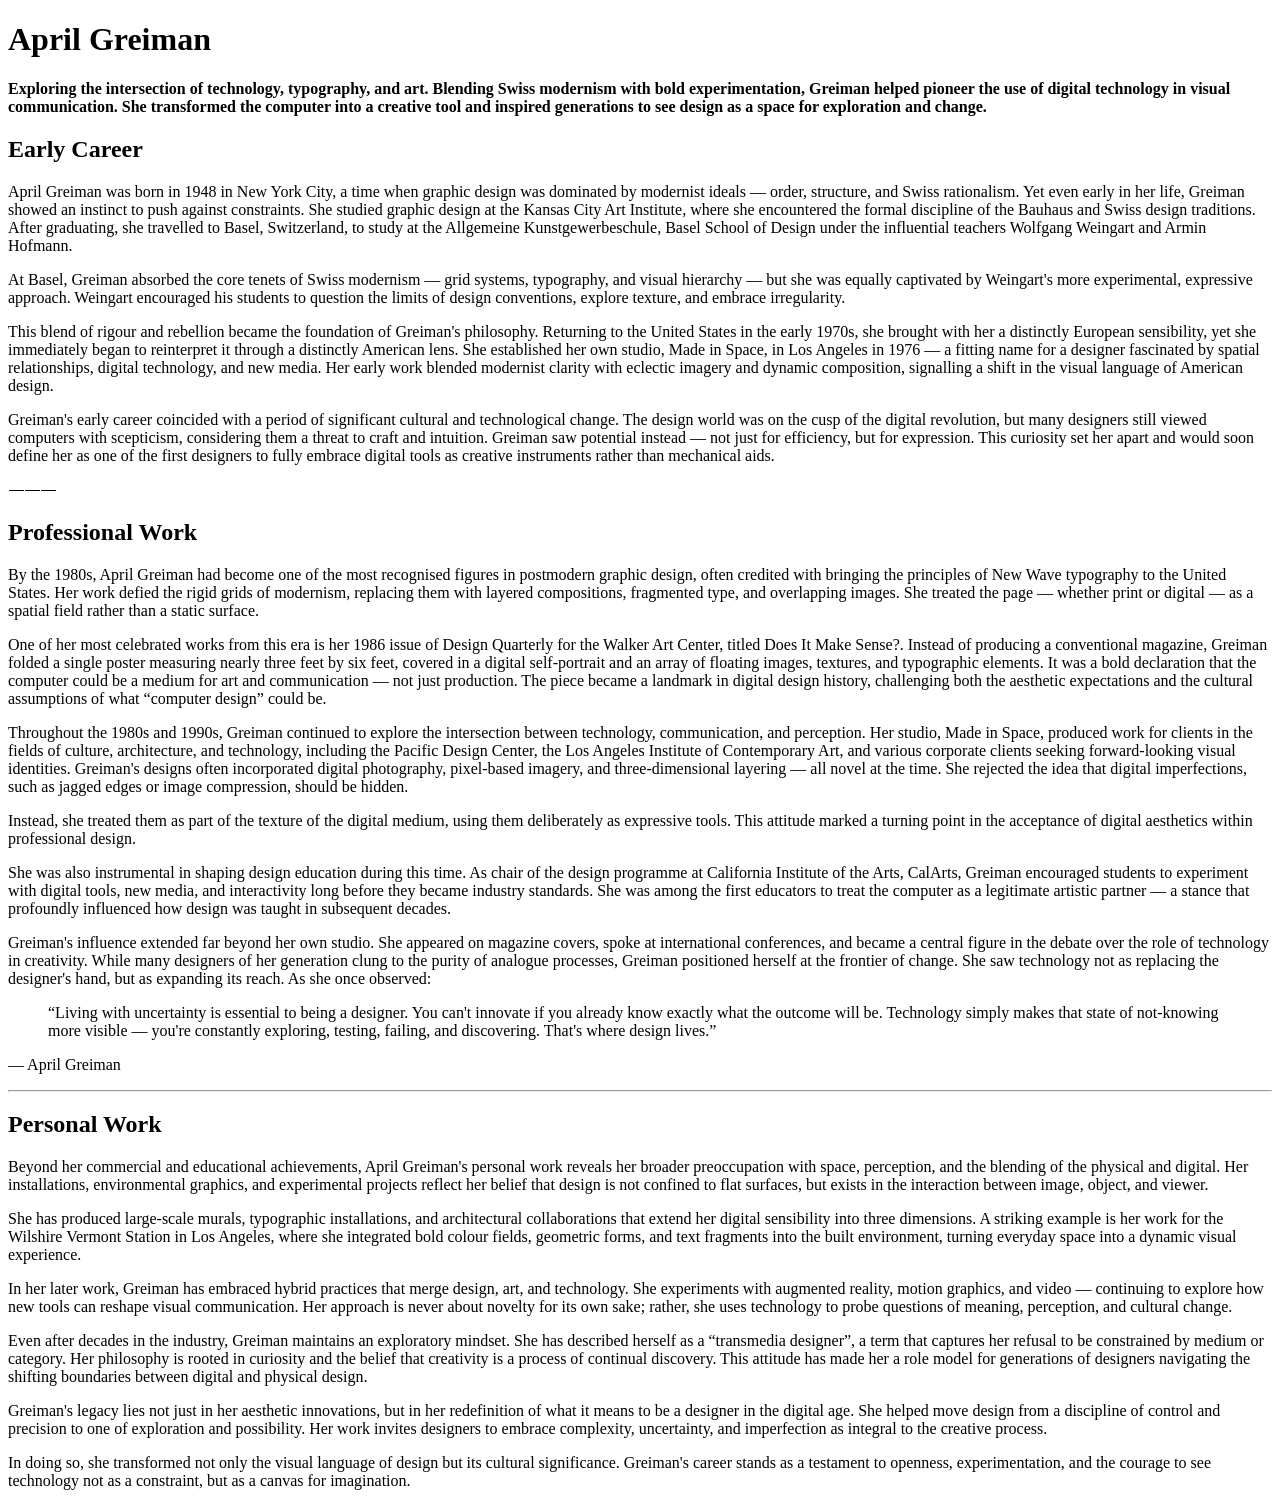
==== index.html @ 771e75de "Create index.html" ====
<!DOCTYPE html>
<html lang="en">
<head>
<meta charset="UTF-8">
<title>Women in Design</title>
</head>

<body>

<h1>April Greiman</h1>

    <p><strong>Exploring the intersection of technology, typography, and art.
    Blending Swiss modernism with bold experimentation, Greiman helped
    pioneer the use of digital technology in visual communication. She
    transformed the computer into a creative tool and inspired generations to
    see design as a space for exploration and change.</strong></p>

<h2>Early Career</h2>

    <p>April Greiman was born in 1948 in New York City, a time when graphic design was
    dominated by modernist ideals — order, structure, and Swiss rationalism. Yet even
    early in her life, Greiman showed an instinct to push against constraints. She studied
    graphic design at the Kansas City Art Institute, where she encountered the formal
    discipline of the Bauhaus and Swiss design traditions. After graduating, she travelled
    to Basel, Switzerland, to study at the Allgemeine Kunstgewerbeschule, Basel School
    of Design under the influential teachers Wolfgang Weingart and Armin Hofmann.</p>

    <p>At Basel, Greiman absorbed the core tenets of Swiss modernism — grid systems,
    typography, and visual hierarchy — but she was equally captivated by Weingart's
    more experimental, expressive approach. Weingart encouraged his students to
    question the limits of design conventions, explore texture, and embrace irregularity.</p>

    <p>This blend of rigour and rebellion became the foundation of Greiman's philosophy.
    Returning to the United States in the early 1970s, she brought with her a distinctly
    European sensibility, yet she immediately began to reinterpret it through a distinctly
    American lens. She established her own studio, Made in Space, in Los Angeles in
    1976 — a fitting name for a designer fascinated by spatial relationships, digital
    technology, and new media. Her early work blended modernist clarity with eclectic
    imagery and dynamic composition, signalling a shift in the visual language of
    American design.</p>

    <p>Greiman's early career coincided with a period of significant cultural and
    technological change. The design world was on the cusp of the digital revolution, but
    many designers still viewed computers with scepticism, considering them a threat to
    craft and intuition. Greiman saw potential instead — not just for efficiency, but for
    expression. This curiosity set her apart and would soon define her as one of the first
    designers to fully embrace digital tools as creative instruments rather than
    mechanical aids.</p>

<p>⸻⸻⸻</p>

<h2>Professional Work</h2>

    <p>By the 1980s, April Greiman had become one of the most recognised figures in
    postmodern graphic design, often credited with bringing the principles of New Wave
    typography to the United States. Her work defied the rigid grids of modernism,
    replacing them with layered compositions, fragmented type, and overlapping images.
    She treated the page — whether print or digital — as a spatial field rather than a
    static surface.</p>

    <p>One of her most celebrated works from this era is her 1986 issue of Design
    Quarterly for the Walker Art Center, titled Does It Make Sense?. Instead of
    producing a conventional magazine, Greiman folded a single poster measuring
    nearly three feet by six feet, covered in a digital self-portrait and an array of floating
    images, textures, and typographic elements. It was a bold declaration that the
    computer could be a medium for art and communication — not just production. The
    piece became a landmark in digital design history, challenging both the aesthetic
    expectations and the cultural assumptions of what “computer design” could be.</p>

    <p>Throughout the 1980s and 1990s, Greiman continued to explore the intersection
    between technology, communication, and perception. Her studio, Made in Space,
    produced work for clients in the fields of culture, architecture, and technology,
    including the Pacific Design Center, the Los Angeles Institute of Contemporary Art,
    and various corporate clients seeking forward-looking visual identities.
    Greiman's designs often incorporated digital photography, pixel-based imagery, and
    three-dimensional layering — all novel at the time. She rejected the idea that digital
    imperfections, such as jagged edges or image compression, should be hidden.</p>

    <p>Instead, she treated them as part of the texture of the digital medium, using them
    deliberately as expressive tools. This attitude marked a turning point in the
    acceptance of digital aesthetics within professional design.</p>

    <p>She was also instrumental in shaping design education during this time. As chair of
    the design programme at California Institute of the Arts, CalArts, Greiman
    encouraged students to experiment with digital tools, new media, and interactivity
    long before they became industry standards. She was among the first educators to
    treat the computer as a legitimate artistic partner — a stance that profoundly
    influenced how design was taught in subsequent decades.</p>

    <p>Greiman's influence extended far beyond her own studio. She appeared on
    magazine covers, spoke at international conferences, and became a central figure in
    the debate over the role of technology in creativity. While many designers of her
    generation clung to the purity of analogue processes, Greiman positioned herself at
    the frontier of change. She saw technology not as replacing the designer's hand, but
    as expanding its reach. As she once observed:</p>

        <blockquote>
        <p>“Living with uncertainty is essential to being a designer. You can't
        innovate if you already know exactly what the outcome will be.
        Technology simply makes that state of not-knowing more visible —
        you're constantly exploring, testing, failing, and discovering. That's
        where design lives.”</p>
        </blockquote>

    <p>— April Greiman</p>
<hr>

<h2>Personal Work</h2>

    <p>Beyond her commercial and educational achievements, April Greiman's personal
    work reveals her broader preoccupation with space, perception, and the blending of
    the physical and digital. Her installations, environmental graphics, and experimental
    projects reflect her belief that design is not confined to flat surfaces, but exists in the
    interaction between image, object, and viewer.</p>

    <p>She has produced large-scale murals, typographic installations, and architectural
    collaborations that extend her digital sensibility into three dimensions. A striking 
    example is her work for the Wilshire Vermont Station in Los Angeles, where she
    integrated bold colour fields, geometric forms, and text fragments into the built
    environment, turning everyday space into a dynamic visual experience.</p>

    <p>In her later work, Greiman has embraced hybrid practices that merge design, art, and
    technology. She experiments with augmented reality, motion graphics, and video —
    continuing to explore how new tools can reshape visual communication. Her
    approach is never about novelty for its own sake; rather, she uses technology to
    probe questions of meaning, perception, and cultural change.</p>

    <p>Even after decades in the industry, Greiman maintains an exploratory mindset. She
    has described herself as a “transmedia designer”, a term that captures her refusal to
    be constrained by medium or category. Her philosophy is rooted in curiosity and the
    belief that creativity is a process of continual discovery. This attitude has made her a
    role model for generations of designers navigating the shifting boundaries between
    digital and physical design.</p>

    <p>Greiman's legacy lies not just in her aesthetic innovations, but in her redefinition of
    what it means to be a designer in the digital age. She helped move design from a
    discipline of control and precision to one of exploration and possibility. Her work
    invites designers to embrace complexity, uncertainty, and imperfection as integral to
    the creative process.</p>

    <p>In doing so, she transformed not only the visual language of design but its cultural
    significance. Greiman's career stands as a testament to openness, experimentation,
    and the courage to see technology not as a constraint, but as a canvas for
    imagination.</p>


</body>
</html>
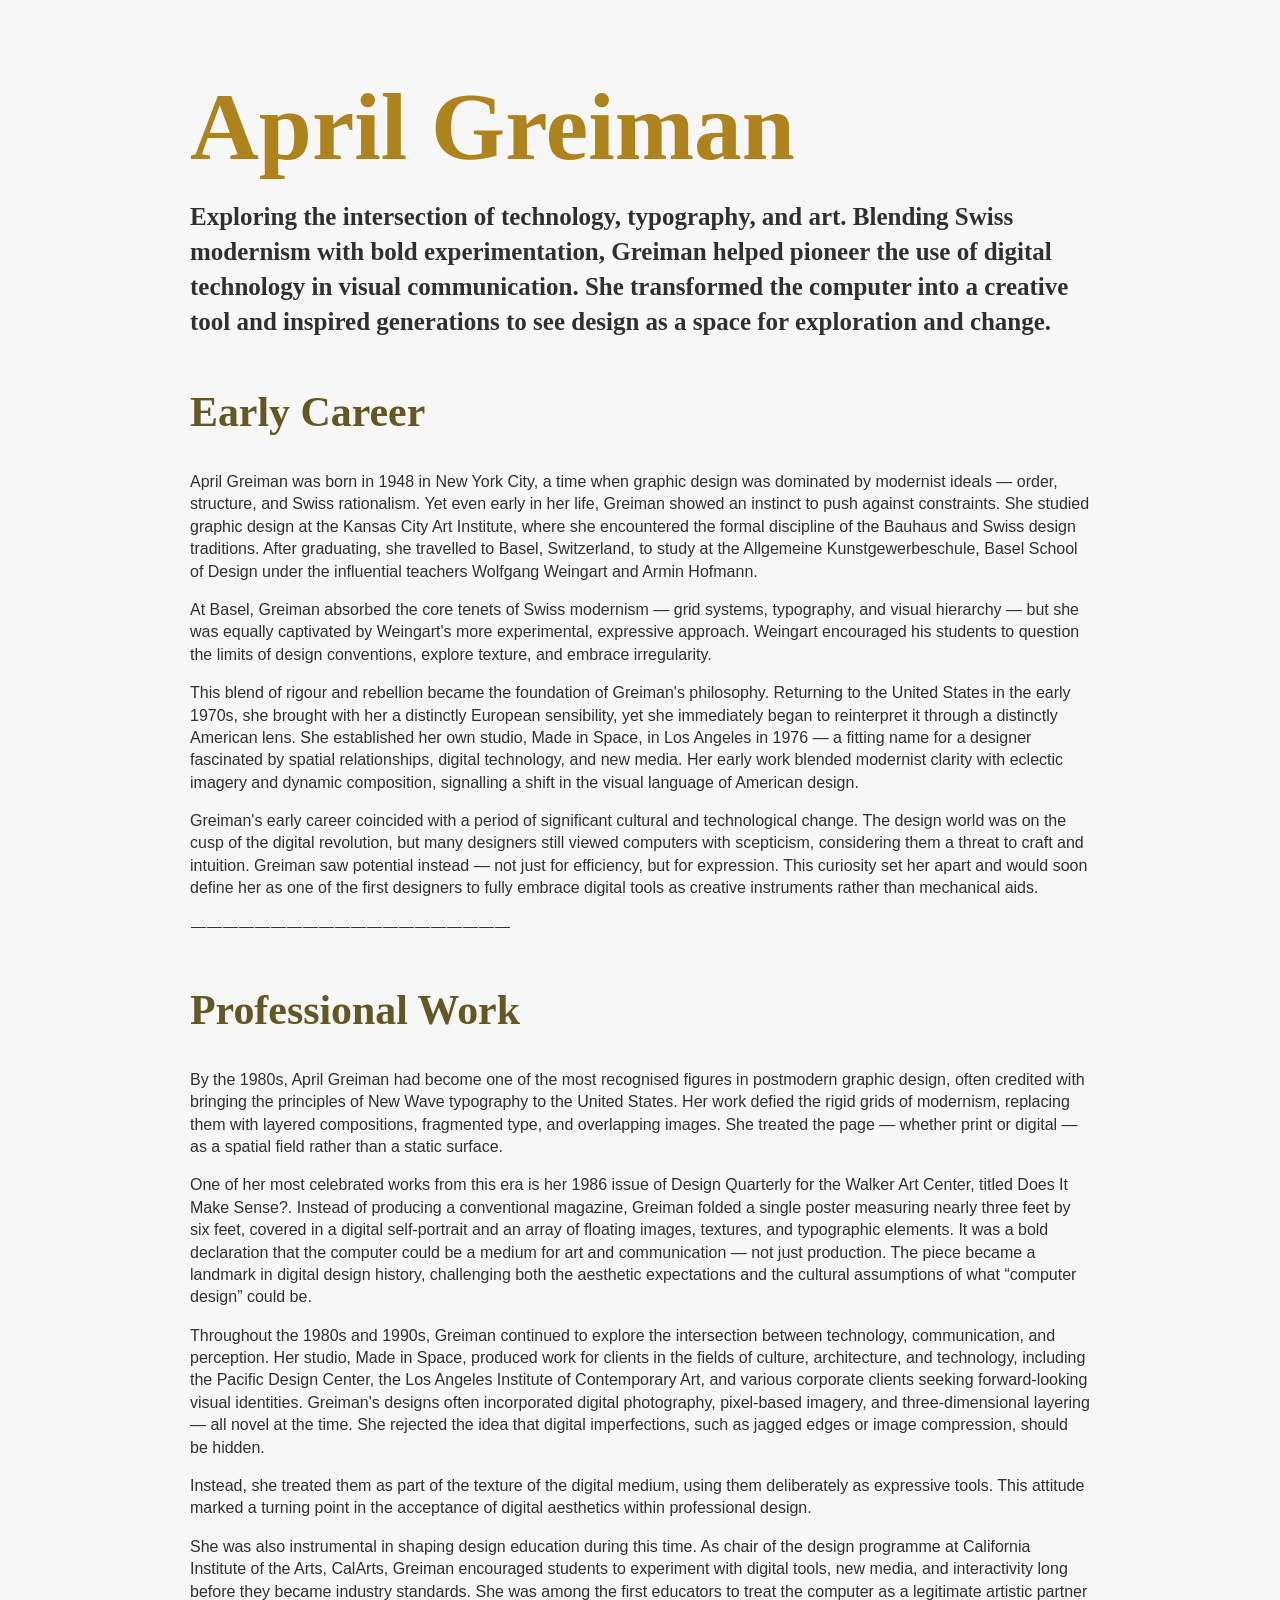
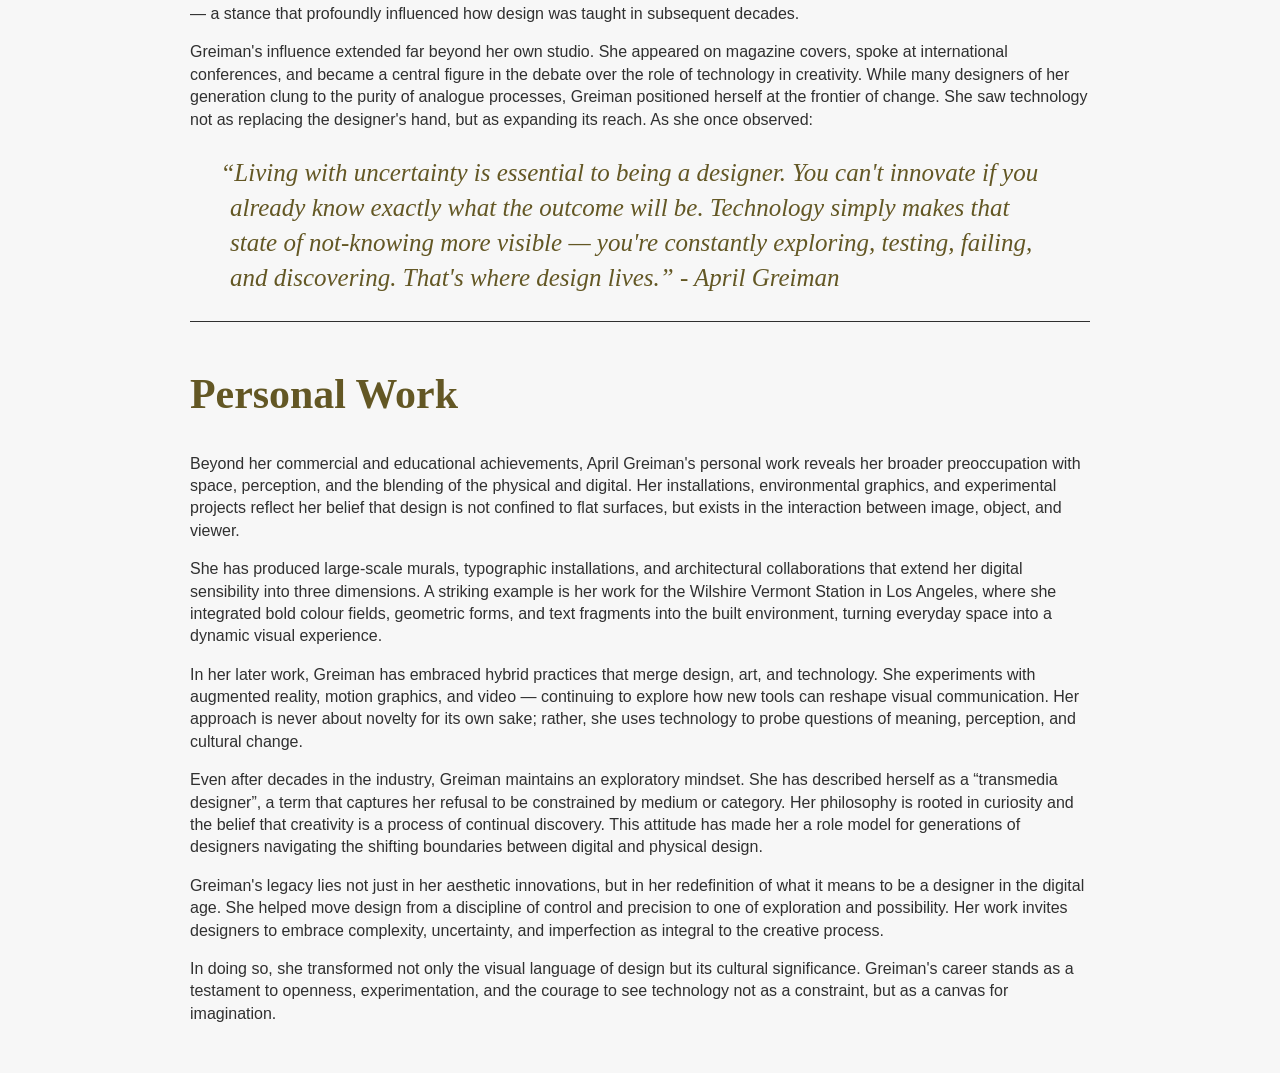
==== commit 1176b24e: "Style 2" ====
--- a/index.html
+++ b/index.html
@@ -3,10 +3,20 @@
 <head>
 <meta charset="UTF-8">
 <title>Women in Design</title>
+    <!-- The line below links our CSS file to this HTML page -->
+     <link href="css/reset.css" type="text/css" rel="stylesheet"/>
+     <link href="css/style.css" type="text/css" rel="stylesheet"/>
+
+    <!-- The line below links Google Fonts to this content -->
+     <link rel="preconnect" href="https://fonts.googleapis.com">
+     <link rel="preconnect" href="https://fonts.gstatic.com" crossorigin>
+     <link href="https://fonts.googleapis.com/css2?family=Libre+Baskerville:ital,wght@0,400..700;1,400..700&family=Libre+Franklin:ital,wght@0,100..900;1,100..900&display=swap" rel="stylesheet">
+
 </head>
 
 <body>
 
+<header>
 <h1>April Greiman</h1>
 
     <p><strong>Exploring the intersection of technology, typography, and art.
@@ -14,7 +24,9 @@
     pioneer the use of digital technology in visual communication. She
     transformed the computer into a creative tool and inspired generations to
     see design as a space for exploration and change.</strong></p>
+</header>
 
+<section>
 <h2>Early Career</h2>
 
     <p>April Greiman was born in 1948 in New York City, a time when graphic design was
@@ -47,8 +59,10 @@
     designers to fully embrace digital tools as creative instruments rather than
     mechanical aids.</p>
 
-<p>⸻⸻⸻</p>
+<p>⸻⸻⸻⸻⸻⸻⸻⸻⸻⸻⸻⸻⸻⸻⸻⸻⸻⸻⸻⸻</p>
+</section>
 
+<section>
 <h2>Professional Work</h2>
 
     <p>By the 1980s, April Greiman had become one of the most recognised figures in
@@ -99,12 +113,13 @@
         innovate if you already know exactly what the outcome will be.
         Technology simply makes that state of not-knowing more visible —
         you're constantly exploring, testing, failing, and discovering. That's
-        where design lives.”</p>
+        where design lives.” - April Greiman</p>
         </blockquote>
 
-    <p>— April Greiman</p>
 <hr>
+</section>
 
+<section>
 <h2>Personal Work</h2>
 
     <p>Beyond her commercial and educational achievements, April Greiman's personal
@@ -142,7 +157,7 @@
     significance. Greiman's career stands as a testament to openness, experimentation,
     and the courage to see technology not as a constraint, but as a canvas for
     imagination.</p>
-
+</section>
 
 </body>
 </html>
--- a/css/style.css
+++ b/css/style.css
@@ -0,0 +1,55 @@
+body {
+    background: #f7f7f7;
+    color: #303030;
+    font-family: "Merriweather Sans", sans-serif;
+}
+
+section, header {
+    width: 80%;
+    max-width: 900px;
+    margin: auto;
+}
+
+section, header {
+    margin-bottom: 3rem;
+}
+
+header h1, h2, blockquote {
+    font-family: "Merriweather", serif;
+    color: #635724;
+}
+
+header h1 {
+    font-size: 5.96rem;
+    line-height: 1;
+    color: #AE821C;
+    margin: 5rem 0 1rem 0;
+}
+
+h2 {
+    font-size: 2.618rem;
+}
+
+p{
+    line-height: 1.4;
+}
+
+header h2 {
+    color: #303030;
+    font-family: "Merriweather Sans", sans-serif;
+    font-weight: 500;
+    font-style: oblique;
+    margin-bottom: 4rem;
+}
+
+header p {
+    font-size: 1.562rem;
+    font-family: "Merriweather", serif;
+}
+
+blockquote {
+    font-style: italic;
+    font-size: 1.562rem;
+    hanging-punctuation: first;
+    text-indent: -0.6rem;
+}
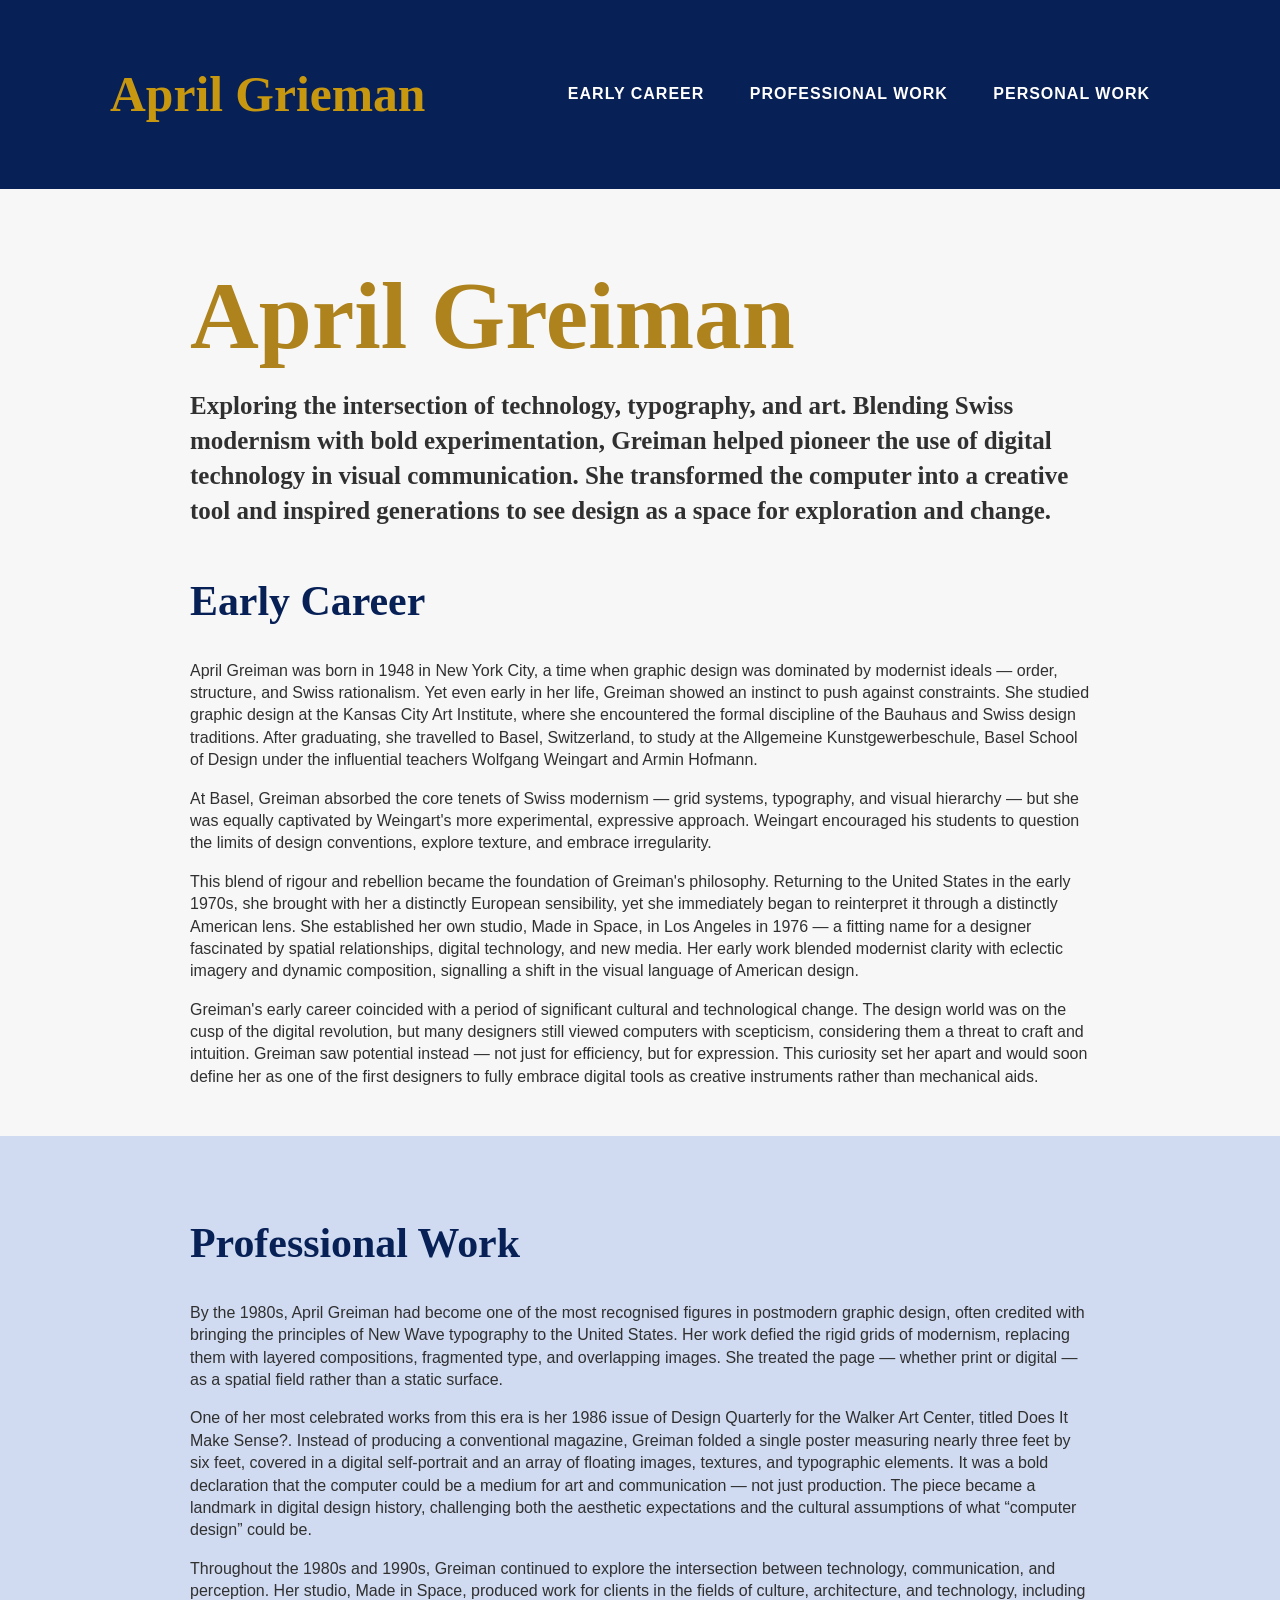
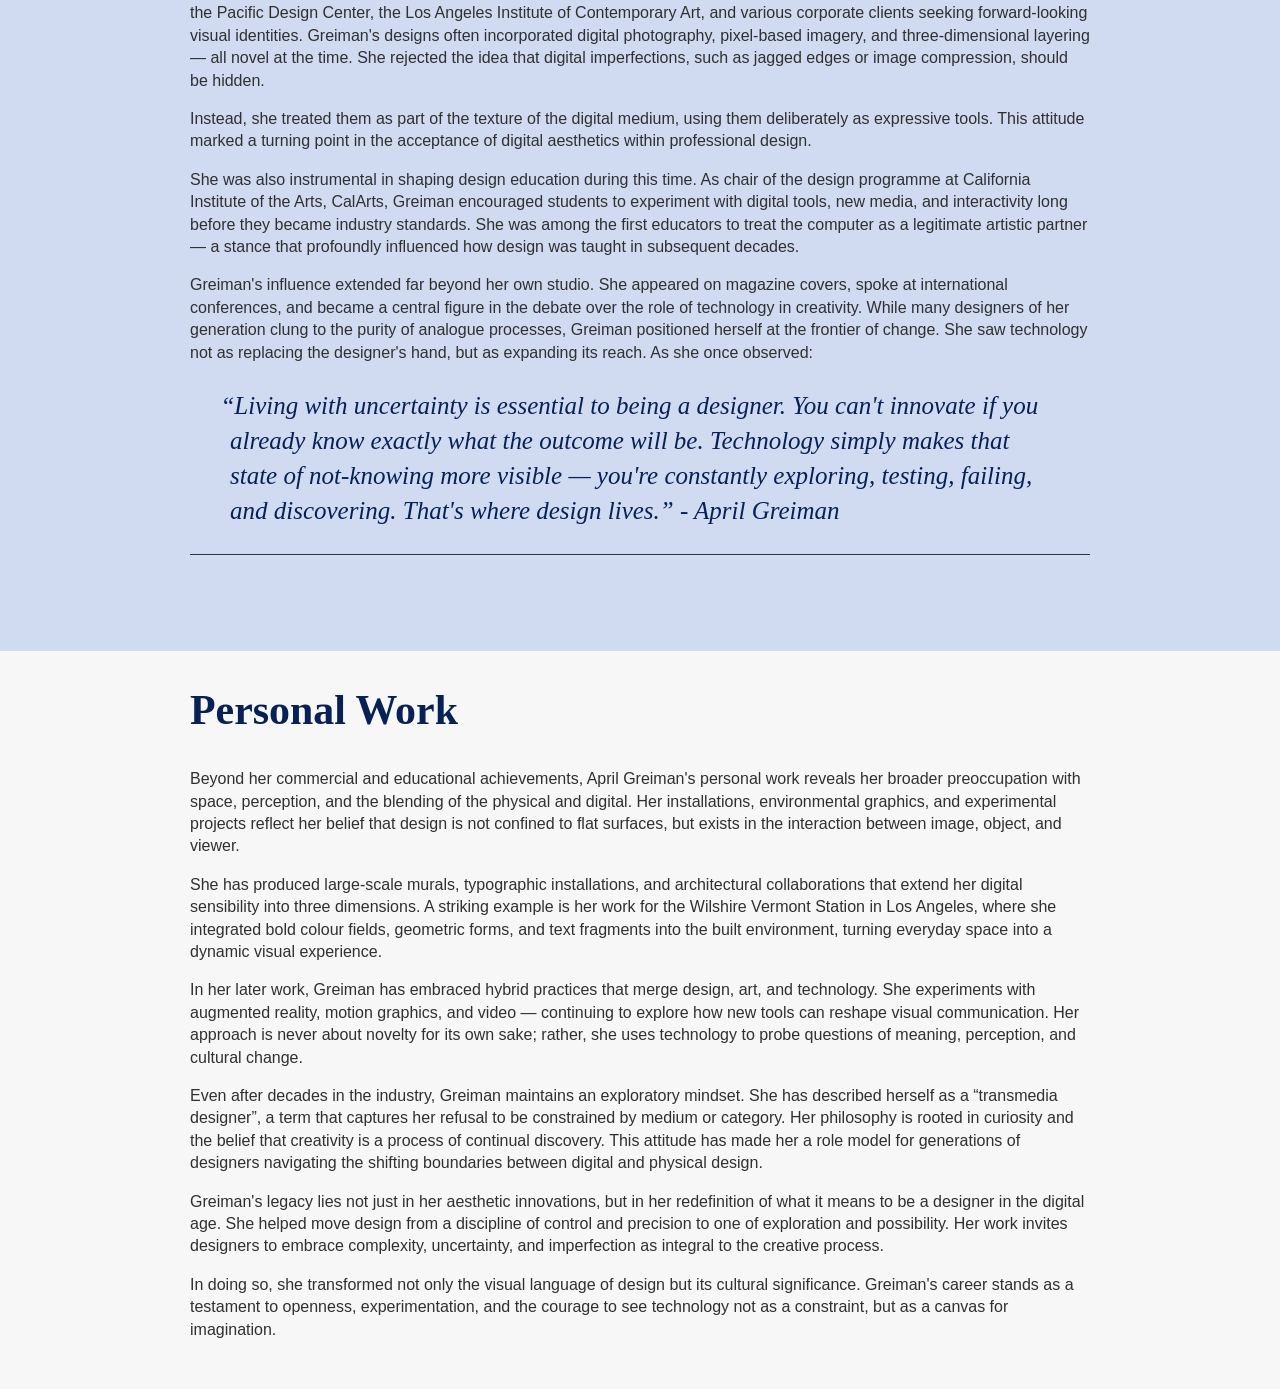
==== commit 89a03a34: "Added nav and divisions" ====
--- a/index.html
+++ b/index.html
@@ -15,6 +15,20 @@
 </head>
 
 <body>
+    
+    <div class="responsivenav">
+    <div id="logo">
+        <p>April Grieman</p>
+    </div>
+    
+    <nav>
+        <ul>
+            <li><a href="#earlycareer">Early Career</a></li>
+            <li><a href="#prowork">Professional Work</a></li>
+            <li><a href="#personal">Personal Work</a></li>
+        </ul>
+    </nav>
+    </div>
 
 <header>
 <h1>April Greiman</h1>
@@ -27,7 +41,7 @@
 </header>
 
 <section>
-<h2>Early Career</h2>
+<h2 id="earlycareer">Early Career</h2>
 
     <p>April Greiman was born in 1948 in New York City, a time when graphic design was
     dominated by modernist ideals — order, structure, and Swiss rationalism. Yet even
@@ -59,11 +73,11 @@
     designers to fully embrace digital tools as creative instruments rather than
     mechanical aids.</p>
 
-<p>⸻⸻⸻⸻⸻⸻⸻⸻⸻⸻⸻⸻⸻⸻⸻⸻⸻⸻⸻⸻</p>
 </section>
 
+<div class="light">
 <section>
-<h2>Professional Work</h2>
+<h2 id="prowork">Professional Work</h2>
 
     <p>By the 1980s, April Greiman had become one of the most recognised figures in
     postmodern graphic design, often credited with bringing the principles of New Wave
@@ -118,9 +132,10 @@
 
 <hr>
 </section>
+</div>
 
 <section>
-<h2>Personal Work</h2>
+<h2 id="personal">Personal Work</h2>
 
     <p>Beyond her commercial and educational achievements, April Greiman's personal
     work reveals her broader preoccupation with space, perception, and the blending of
--- a/css/style.css
+++ b/css/style.css
@@ -16,7 +16,7 @@
 
 header h1, h2, blockquote {
     font-family: "Merriweather", serif;
-    color: #635724;
+    color: #072056;
 }
 
 header h1 {
@@ -53,3 +53,68 @@
     hanging-punctuation: first;
     text-indent: -0.6rem;
 }
+
+.light {
+    background: #d0dbf1;
+    padding: 3rem;
+}
+
+/*-- Styling links --*/
+a {
+    color: #AE821C;
+    text-decoration: none;
+    border-bottom: 2.5px dotted;
+    font-weight: 600;
+}
+
+a:hover {
+    color: rgb(0, 219, 190);
+    transition: all 0.3s ease-in-out;
+}
+
+/*-- Navigation --*/
+.responsivenav {
+    background: #072056;
+    padding: 10px;
+    display: flex;
+    justify-content: space-between;
+    align-items: center;
+}
+
+#logo {
+    font-size: 3.1rem;
+    color: #C89710;
+    font-family: 'Merriweather', serif;
+    font-weight: 600;
+    padding-left: 100px;
+}
+
+nav {
+    display: flex;
+    margin: 1.5rem 0;
+}
+
+nav ul {
+    text-align: right;
+    text-transform: uppercase;
+    letter-spacing: 1px;
+    list-style-type: none;
+    padding-right: 100px;
+}
+
+nav ul li {
+    display: inline;
+    margin: 10px;
+}
+
+nav a {
+    border-bottom: none;
+    color: #ffffff;
+    padding: 10px;
+}
+
+nav a:hover {
+    color: #f0b261;
+    transition: all 0.3s ease-in-out;
+}
+
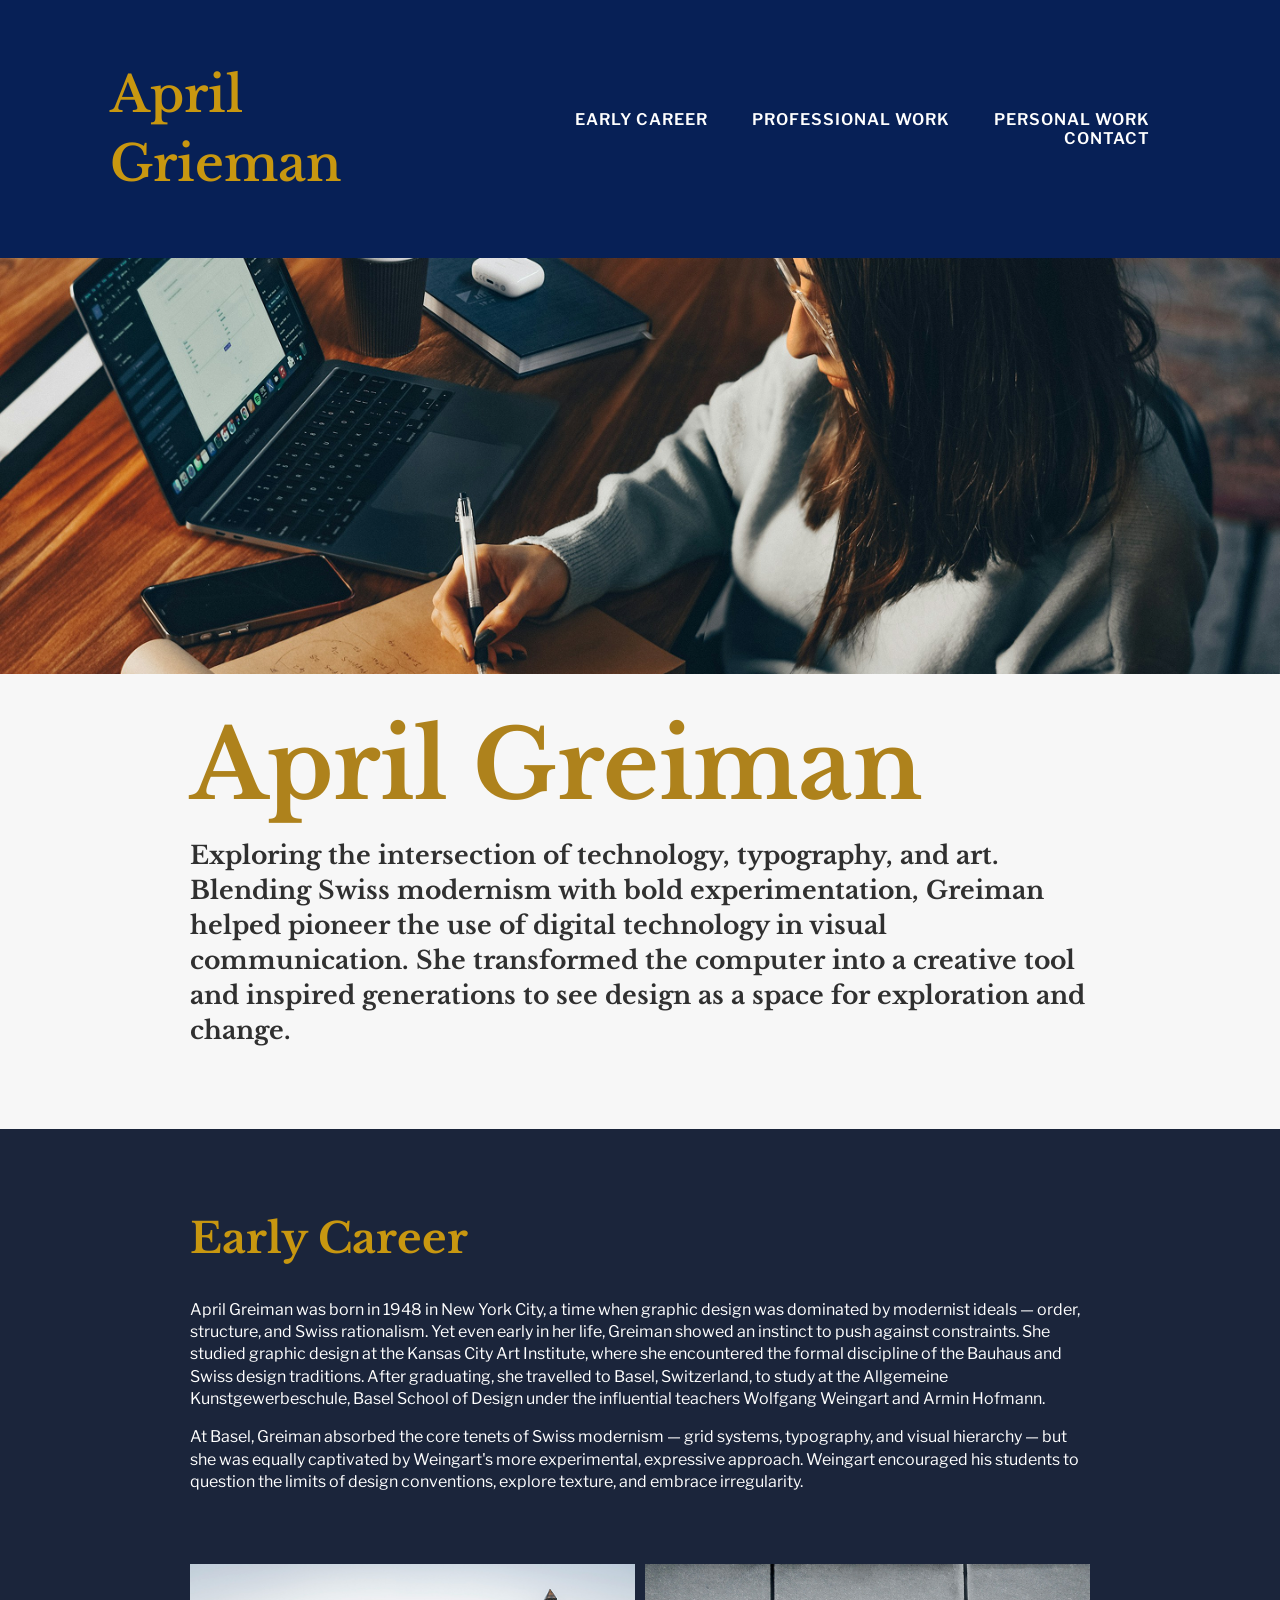
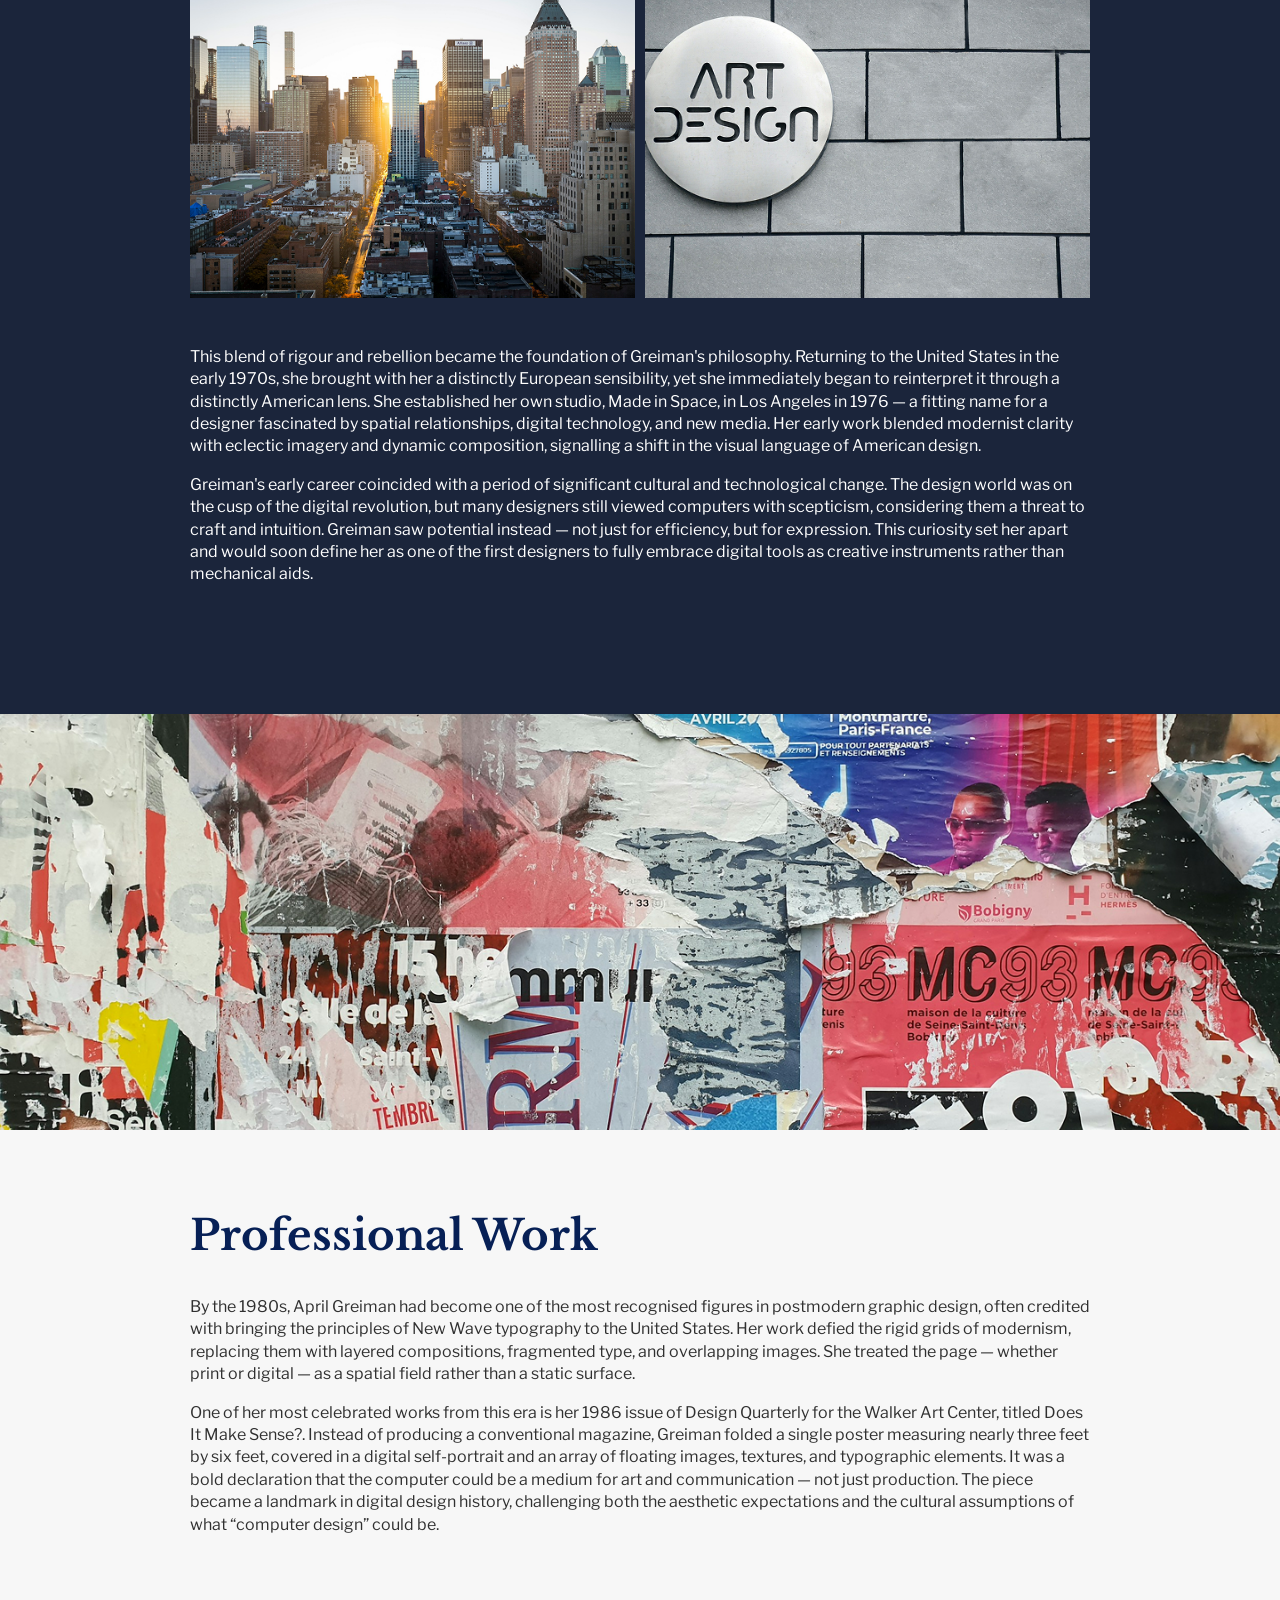
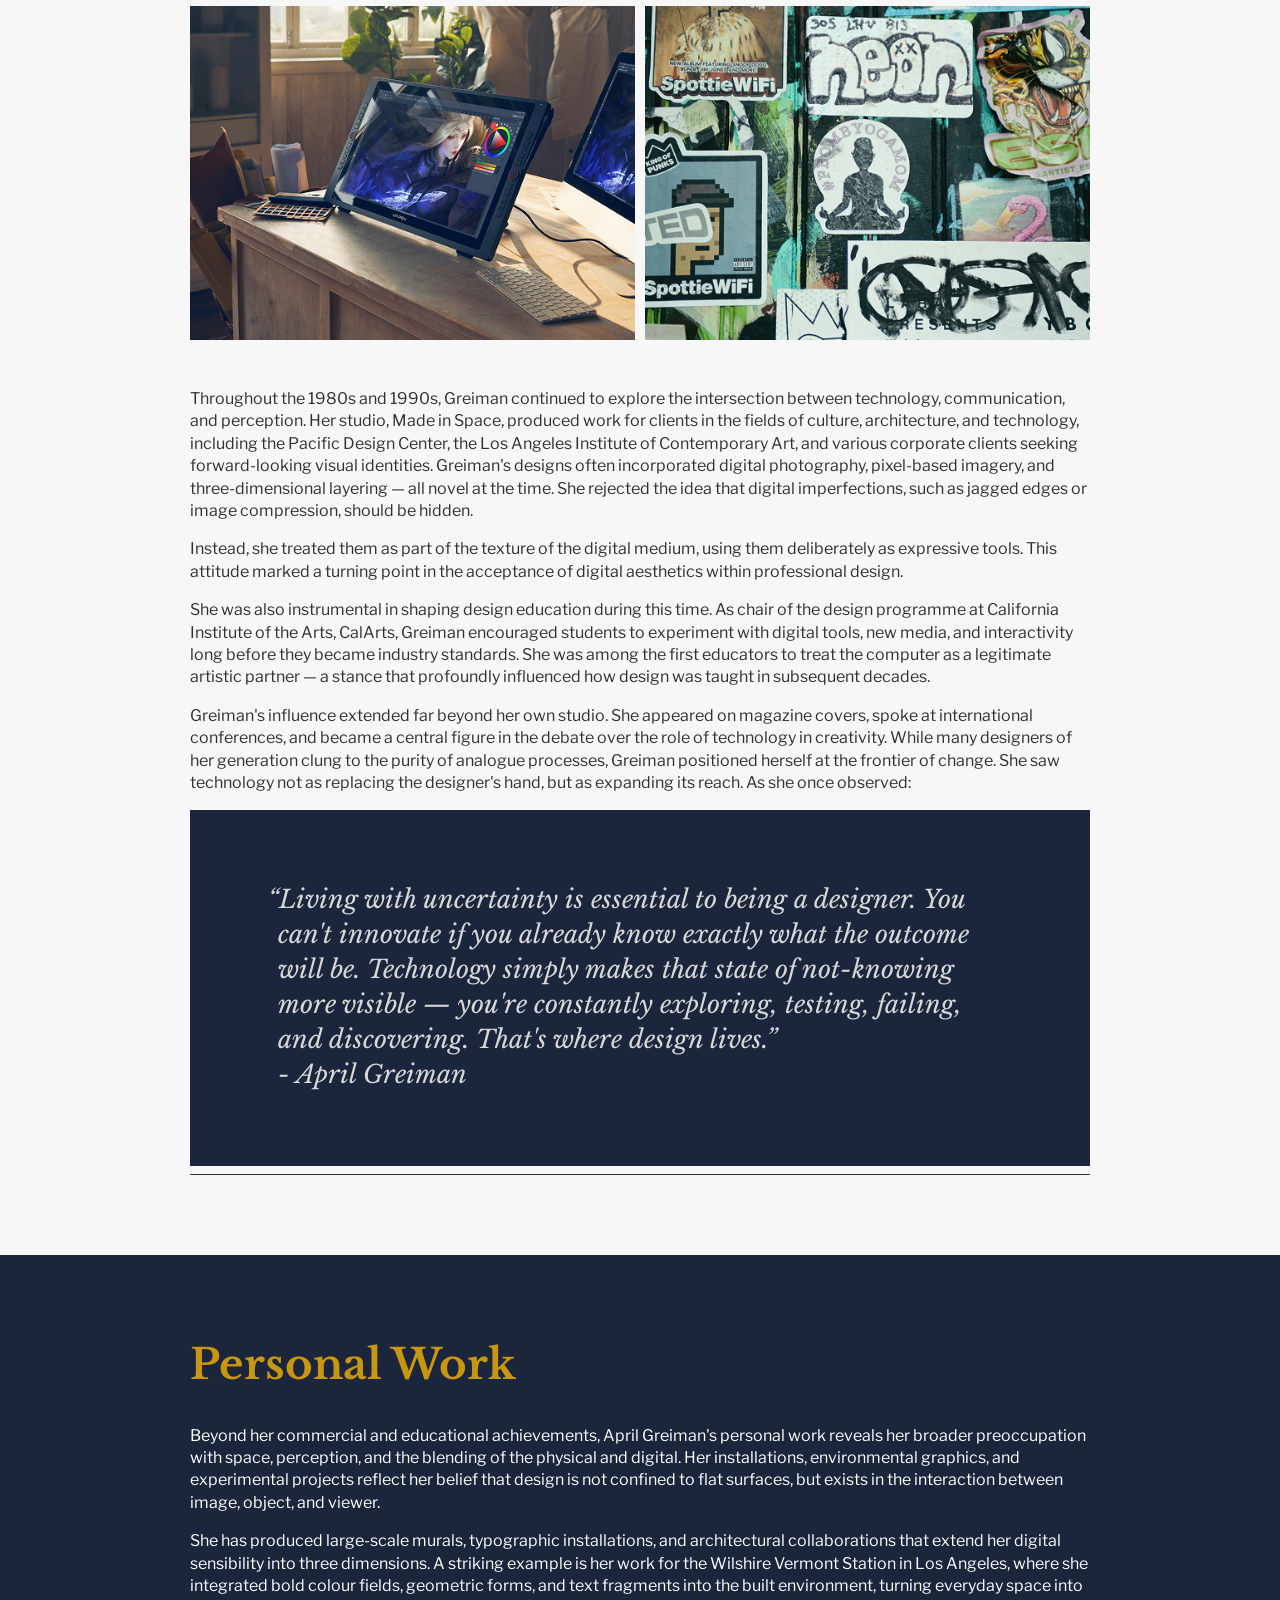
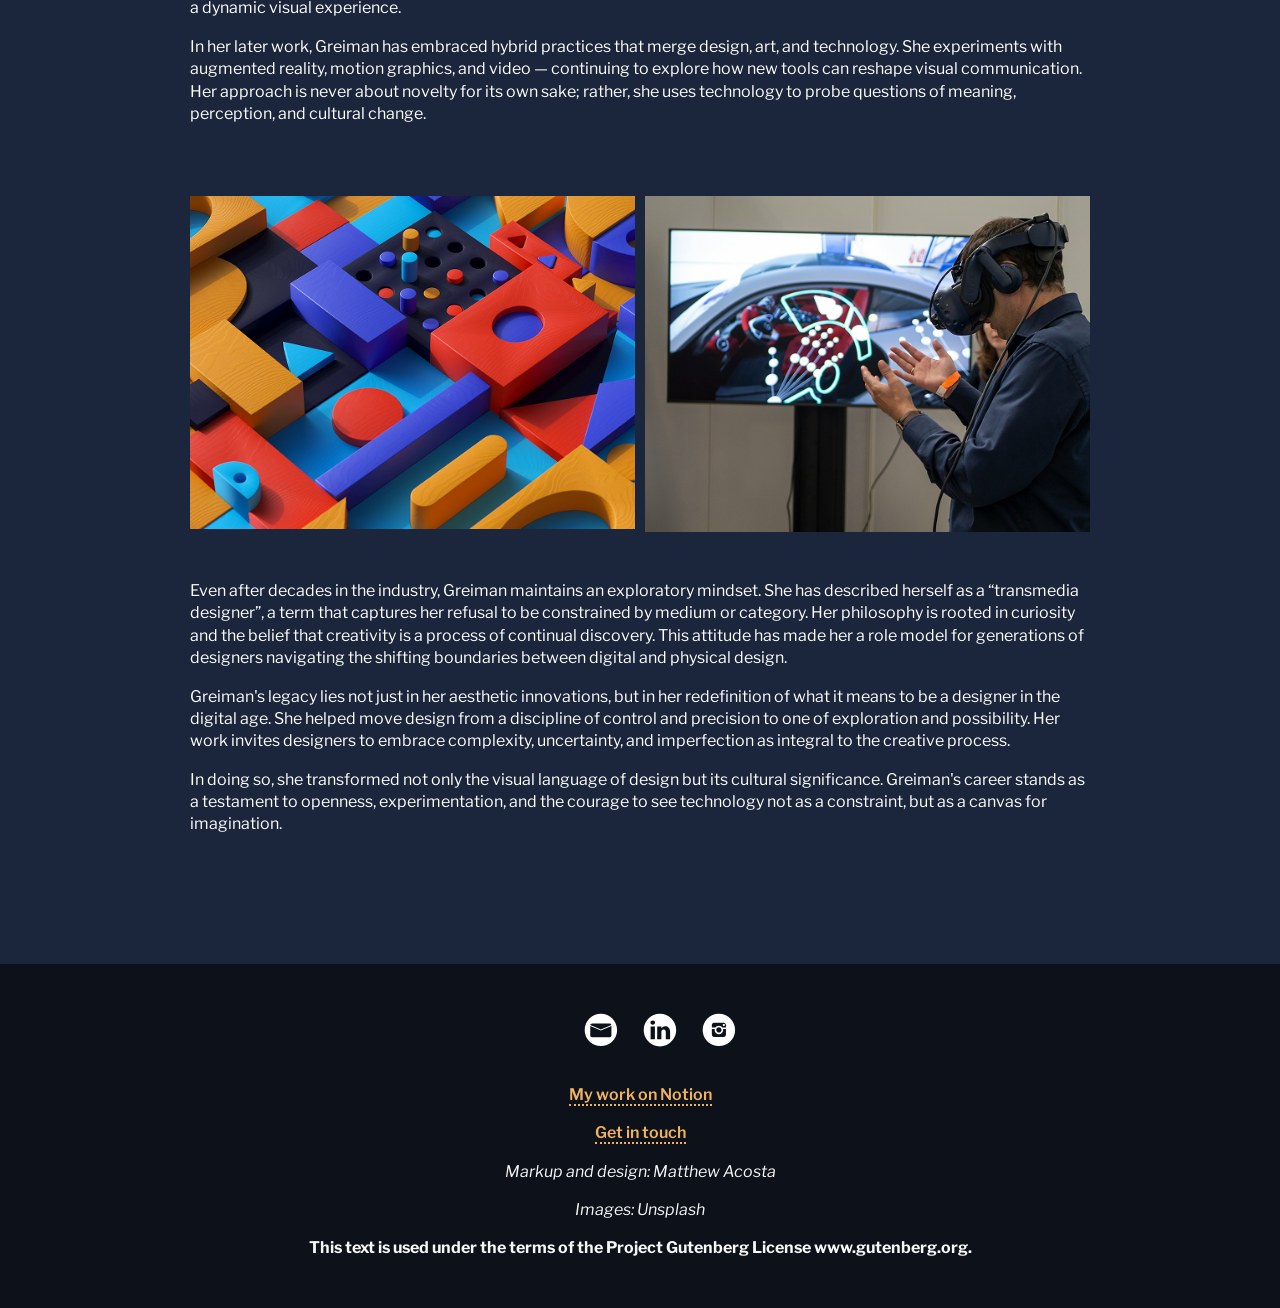
==== commit 8fcd1dbe: "Added main index" ====
--- a/index.html
+++ b/index.html
@@ -6,6 +6,7 @@
     <!-- The line below links our CSS file to this HTML page -->
      <link href="css/reset.css" type="text/css" rel="stylesheet"/>
      <link href="css/style.css" type="text/css" rel="stylesheet"/>
+     <link href="css/connections.css" type="text/css" rel="stylesheet"/>
 
     <!-- The line below links Google Fonts to this content -->
      <link rel="preconnect" href="https://fonts.googleapis.com">
@@ -26,9 +27,12 @@
             <li><a href="#earlycareer">Early Career</a></li>
             <li><a href="#prowork">Professional Work</a></li>
             <li><a href="#personal">Personal Work</a></li>
+            <li><a href="#contact">Contact</a></li>
         </ul>
     </nav>
     </div>
+
+<img src="img/greiman_wide_2.jpg" alt="An image of April Greiman's work." class="fullwidthimage"/>
 
 <header>
 <h1>April Greiman</h1>
@@ -40,6 +44,7 @@
     see design as a space for exploration and change.</strong></p>
 </header>
 
+<div class="light">
 <section>
 <h2 id="earlycareer">Early Career</h2>
 
@@ -55,6 +60,11 @@
     typography, and visual hierarchy — but she was equally captivated by Weingart's
     more experimental, expressive approach. Weingart encouraged his students to
     question the limits of design conventions, explore texture, and embrace irregularity.</p>
+
+    <div class="gridimage">
+    <img src="img/greiman_sq.png" alt="An photograph of New York City."/>
+    <img src="img/greiman_sq2.png" alt="An photograph of New York City."/>
+    </div>
 
     <p>This blend of rigour and rebellion became the foundation of Greiman's philosophy.
     Returning to the United States in the early 1970s, she brought with her a distinctly
@@ -74,8 +84,9 @@
     mechanical aids.</p>
 
 </section>
-
-<div class="light">
+</div>
+
+<img src="img/greiman_wide_3.png" alt="An image of a messy design." class="fullwidthimage"/>
 <section>
 <h2 id="prowork">Professional Work</h2>
 
@@ -95,6 +106,11 @@
     piece became a landmark in digital design history, challenging both the aesthetic
     expectations and the cultural assumptions of what “computer design” could be.</p>
 
+    <div class="gridimage">
+    <img src="img/greiman_sq3.png" alt="An photograph of New York City."/>
+    <img src="img/greiman_sq4.png" alt="An photograph of New York City."/>
+    </div>
+
     <p>Throughout the 1980s and 1990s, Greiman continued to explore the intersection
     between technology, communication, and perception. Her studio, Made in Space,
     produced work for clients in the fields of culture, architecture, and technology,
@@ -122,18 +138,19 @@
     the frontier of change. She saw technology not as replacing the designer's hand, but
     as expanding its reach. As she once observed:</p>
 
+    <div class="light">
         <blockquote>
         <p>“Living with uncertainty is essential to being a designer. You can't
         innovate if you already know exactly what the outcome will be.
         Technology simply makes that state of not-knowing more visible —
         you're constantly exploring, testing, failing, and discovering. That's
-        where design lives.” - April Greiman</p>
+        where design lives.” <br> - April Greiman</p>
         </blockquote>
-
+    </div>
 <hr>
 </section>
-</div>
-
+
+<div class="light">
 <section>
 <h2 id="personal">Personal Work</h2>
 
@@ -154,6 +171,11 @@
     continuing to explore how new tools can reshape visual communication. Her
     approach is never about novelty for its own sake; rather, she uses technology to
     probe questions of meaning, perception, and cultural change.</p>
+
+    <div class="gridimage">
+    <img src="img/greiman_sq5.png" alt="An photograph of New York City."/>
+    <img src="img/greiman_sq6.png" alt="An photograph of New York City."/>
+    </div>
 
     <p>Even after decades in the industry, Greiman maintains an exploratory mindset. She
     has described herself as a “transmedia designer”, a term that captures her refusal to
@@ -173,6 +195,78 @@
     and the courage to see technology not as a constraint, but as a canvas for
     imagination.</p>
 </section>
+</div>
+
+<footer id="contact">
+
+  <ul class="connections">
+
+          <!------------- EMAIL ------------------>
+
+          <li><a href="mailto:Acosta-A1@ulster.ac.uk" title="send me an email">
+
+                  <svg width="36" height="36" viewBox="0 0 36 36">
+
+              <g></g>
+
+                    <path  d="M17.902 1.699c-8.949 0-16.203 7.254-16.203 16.203s7.254 16.203 16.203 16.203c8.949 0 16.203-7.254 16.203-16.203 0-8.949-7.254-16.203-16.203-16.203zM9.168 11.487h17.371c0.99 0 1.794 0.699 1.878 1.588l-10.599 4.53-10.532-4.501c0.069-0.903 0.88-1.618 1.881-1.618zM28.434 23.494c0 0.961-0.848 1.739-1.895 1.739h-17.371c-1.047 0-1.895-0.778-1.895-1.739v-9.566l10.558 4.511 0.008-0.013 10.595-4.529v9.597z" fill="#fff"/>
+
+                </svg>
+
+                </a>
+
+                </li>
+
+            <!----------------------------- LINKEDIN ---------------------------->
+
+<li><a href="https://www.linkedin.com/in/alan-matthew-oliver-acosta-617434292/" title="Connect with me on Linkedin">
+
+  <svg width="36" height="36" viewBox="0 0 36 36">
+
+  <g></g>
+
+  <path  d="M17.9,1.8c9,0,16.3,7.3,16.3,16.3s-7.3,16.3-16.3,16.3S1.7,27,1.7,18.1S9,1.8,17.9,1.8z M12.9,27.2V14.5H8.6
+
+  v12.7H12.9z M28.1,27.2v-7.3c0-3.9-2.1-5.7-4.9-5.7c-2.2,0-3.2,1.2-3.8,2.1v-1.8h-4.2c0.1,1.2,0,12.7,0,12.7h4.2v-7.1
+
+  c0-0.4,0-0.8,0.1-1c0.3-0.8,1-1.5,2.2-1.5c1.5,0,2.1,1.2,2.1,2.9v6.8L28.1,27.2L28.1,27.2z M10.8,8.4c-1.4,0-2.4,0.9-2.4,2.2
+
+  c0,1.2,0.9,2.2,2.3,2.2h0c1.5,0,2.4-1,2.4-2.2C13.1,9.3,12.2,8.4,10.8,8.4L10.8,8.4z" fill="#fff"/>
+
+</svg>
+
+</a>
+
+</li>
+
+<!----------------------------- INSTAGRAM ---------------------------->
+
+                   <li><a href="https://www.instagram.com/kokoshiba_/?next=%2F&hl=en" title="Visit my Instagram account" target="_blank" >
+
+                    <svg width="36" height="36" viewBox="0 0 36 36">
+
+                    <g></g>
+
+                       <path d="M17.903 1.699c-8.949 0-16.204 7.254-16.204 16.203s7.254 16.203 16.204 16.203c8.948 0 16.203-7.254 16.203-16.203 0-8.949-7.254-16.203-16.203-16.203zM24.957 22.747c0 1.218-0.992 2.206-2.207 2.206h-9.694c-1.221 0-2.207-0.989-2.207-2.206v-5.667h2.87c-0.059 0.267-0.081 0.535-0.081 0.819 0 2.357 1.901 4.26 4.264 4.26 2.352 0 4.263-1.903 4.263-4.26 0-0.284-0.027-0.553-0.080-0.819h2.872v5.667zM15.277 17.899c0-1.451 1.177-2.629 2.624-2.629 1.451 0 2.621 1.177 2.621 2.629 0 1.458-1.17 2.625-2.621 2.625-1.446 0-2.624-1.168-2.624-2.625zM24.957 15.437h-3.572c-0.769-1.089-2.049-1.803-3.484-1.803-1.438 0-2.707 0.713-3.487 1.803h-3.566v-2.385c0-1.22 0.986-2.2 2.207-2.2h9.693c1.216 0 2.207 0.981 2.207 2.2v2.385z" fill="#fff" />
+
+                       <path d="M23.438 11.995h-1.185c-0.215 0-0.399 0.174-0.399 0.39v1.182c0 0.224 0.183 0.399 0.399 0.399h1.185c0.21 0 0.393-0.176 0.393-0.399v-1.182c0-0.216-0.181-0.39-0.393-0.39z" fill="#fff" />
+
+                     </svg>
+
+                     </a>
+
+                       </li>
+
+            </ul>
+
+    <p><a href="https://puzzled-rule-71b.notion.site/Matthew-s-Digital-Design-Stuff-27650c3b81e780c0895ed109cc85368d"target="_blank">My work on Notion</a></p>
+    <p><a href="mailto:Acosta-A1@ulster.ac.uk"title="Feel free to drop me an email.">Get in touch</a></p>
+    <p><em>Markup and design: Matthew Acosta</em></p>
+    <p><em>Images: Unsplash</em></p>
+    <p><strong>This text is used under the terms of the Project Gutenberg License www.gutenberg.org.</strong></p>
+    
+
+</footer>
 
 </body>
 </html>
--- a/css/style.css
+++ b/css/style.css
@@ -1,7 +1,7 @@
 body {
     background: #f7f7f7;
     color: #303030;
-    font-family: "Merriweather Sans", sans-serif;
+    font-family: "Libre Franklin", sans-serif;
 }
 
 section, header {
@@ -11,11 +11,11 @@
 }
 
 section, header {
-    margin-bottom: 3rem;
+    margin-bottom: 5rem;
 }
 
 header h1, h2, blockquote {
-    font-family: "Merriweather", serif;
+    font-family: "Libre Baskerville", serif;
     color: #072056;
 }
 
@@ -23,7 +23,7 @@
     font-size: 5.96rem;
     line-height: 1;
     color: #AE821C;
-    margin: 5rem 0 1rem 0;
+    margin: 0 0 1rem 0;
 }
 
 h2 {
@@ -36,7 +36,7 @@
 
 header h2 {
     color: #303030;
-    font-family: "Merriweather Sans", sans-serif;
+    font-family: "Libre Franklin", sans-serif;
     font-weight: 500;
     font-style: oblique;
     margin-bottom: 4rem;
@@ -44,10 +44,11 @@
 
 header p {
     font-size: 1.562rem;
-    font-family: "Merriweather", serif;
+    font-family: "Libre Baskerville", serif;
 }
 
 blockquote {
+    color:#d8d8d8;
     font-style: italic;
     font-size: 1.562rem;
     hanging-punctuation: first;
@@ -55,8 +56,29 @@
 }
 
 .light {
-    background: #d0dbf1;
+    background: #1b253b;
+    color: #ffffff;
     padding: 3rem;
+}
+
+.light h2 {
+    color: #C89710;
+}
+
+footer {
+    background: #0c111a;
+    color: #f7f7f7;
+    text-align: center;
+    font-size: 1rem;
+    padding: 2rem 0;
+}
+
+footer a {
+    color:#f0b261;
+}
+
+footer a:hover {
+    color:#61dbf0;
 }
 
 /*-- Styling links --*/
@@ -84,7 +106,7 @@
 #logo {
     font-size: 3.1rem;
     color: #C89710;
-    font-family: 'Merriweather', serif;
+    font-family: 'Libre Baskerville', serif;
     font-weight: 600;
     padding-left: 100px;
 }
@@ -118,3 +140,26 @@
     transition: all 0.3s ease-in-out;
 }
 
+
+/*-- Adding responsive elements to images --*/
+
+.gridimage {
+    display: grid;
+    column-gap: 10px;
+    grid-template-columns: repeat(auto-fill, minmax(300px, 1fr));
+}
+
+/*-- Adding media queries for different devices --*/
+
+.fullwidthimage {
+    width: 100%;
+    height: 100%;
+    display: block;
+    padding-bottom: 2.8rem;
+}
+
+  .gridimage {
+    row-gap: 10px;
+    padding: 3.4rem 0 2rem 0;
+  }
+
--- a/css/connections.css
+++ b/css/connections.css
@@ -0,0 +1,35 @@
+.connections{
+    position: relative;
+    margin: 0 auto;
+  }
+  .connections ul{
+    margin: 0;
+    padding: 0;
+  }
+  .connections li{
+    margin: 0 10px;
+    padding: 0;
+    list-style: none;
+    display: inline-block;  
+  }
+  .connections a:link{
+    border-bottom: none;
+  }
+  .connections img,
+  .connections svg{
+    border: none;
+  }
+  .connections a:hover img,
+  .connections a:hover svg{
+    border-bottom: none;}
+  
+  .connections svg {
+        margin: 1em auto;}
+  
+  .connections a:hover svg path {
+        fill: #D8C385;
+        transition: all 0.3s ease-in-out;}
+  
+  footer .connections a:hover svg path {
+          fill:  #D8C385;
+          transition: all 0.3s ease-in-out;}
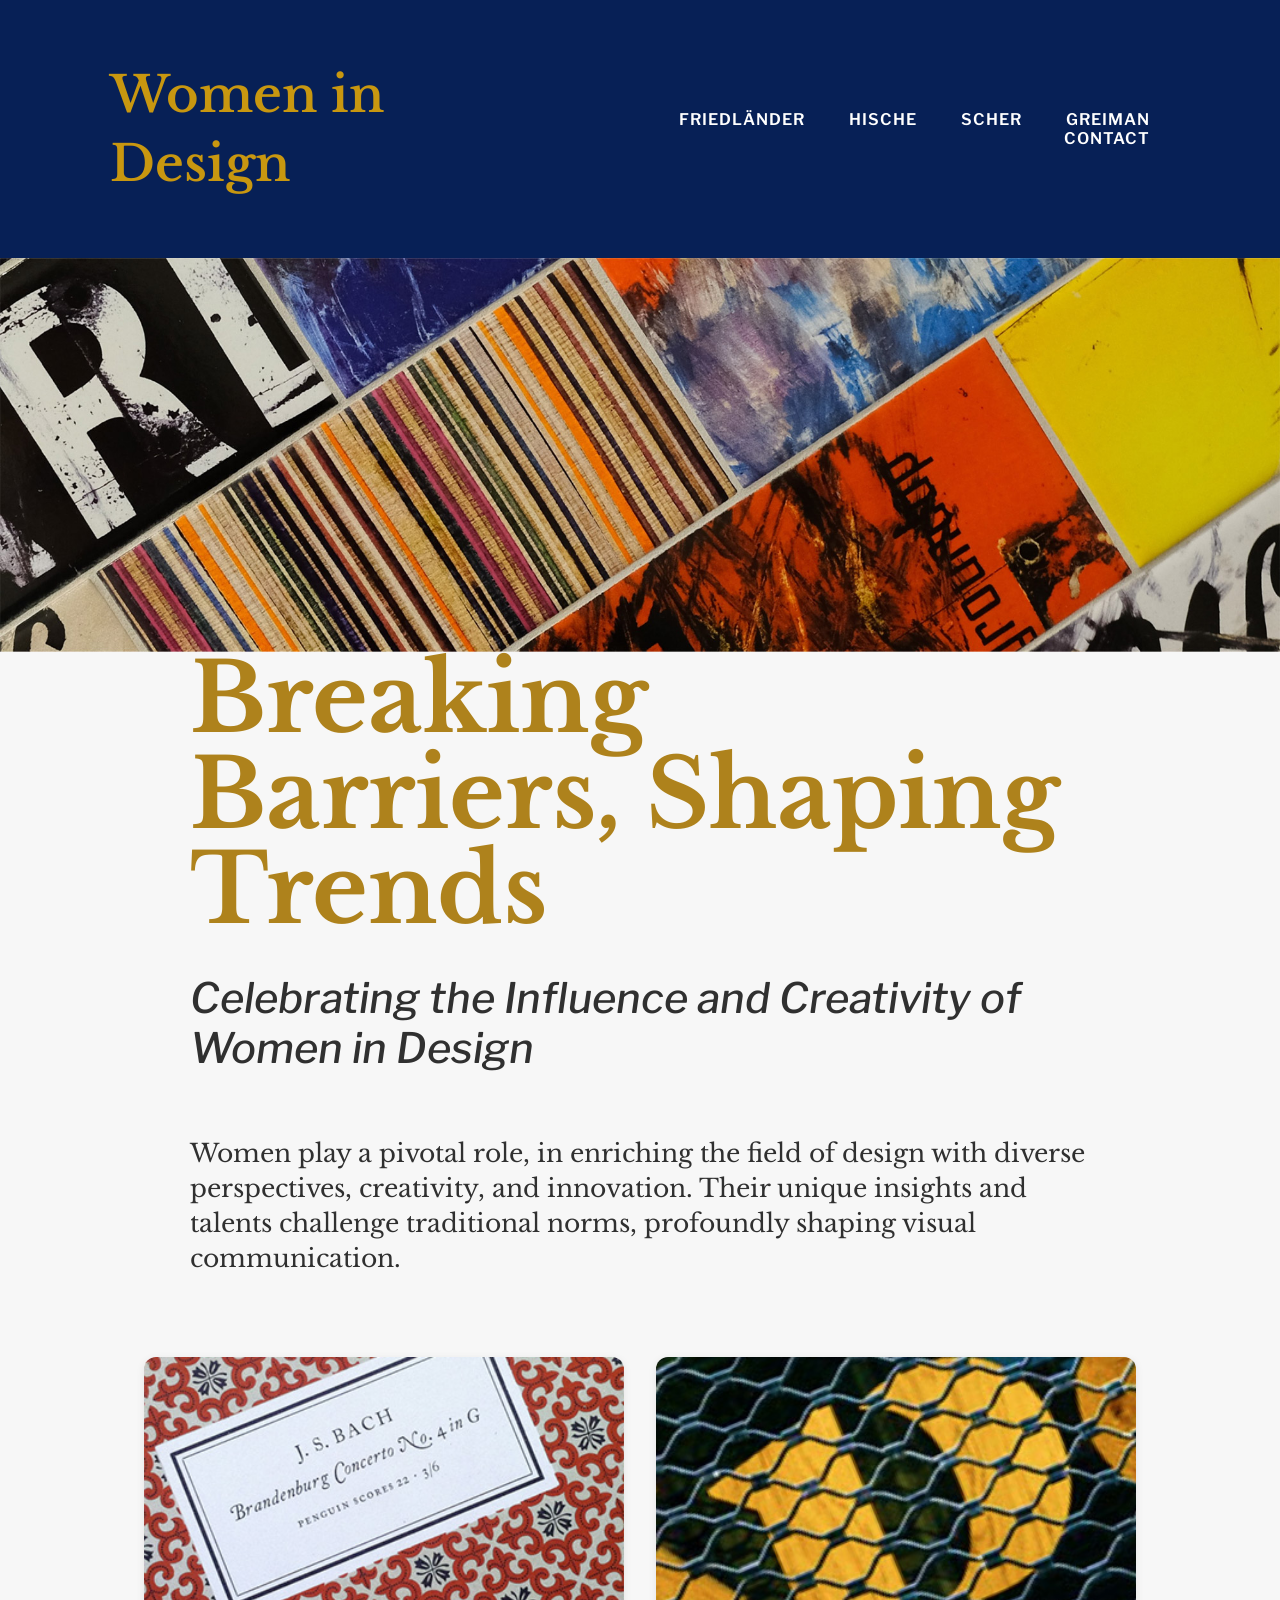
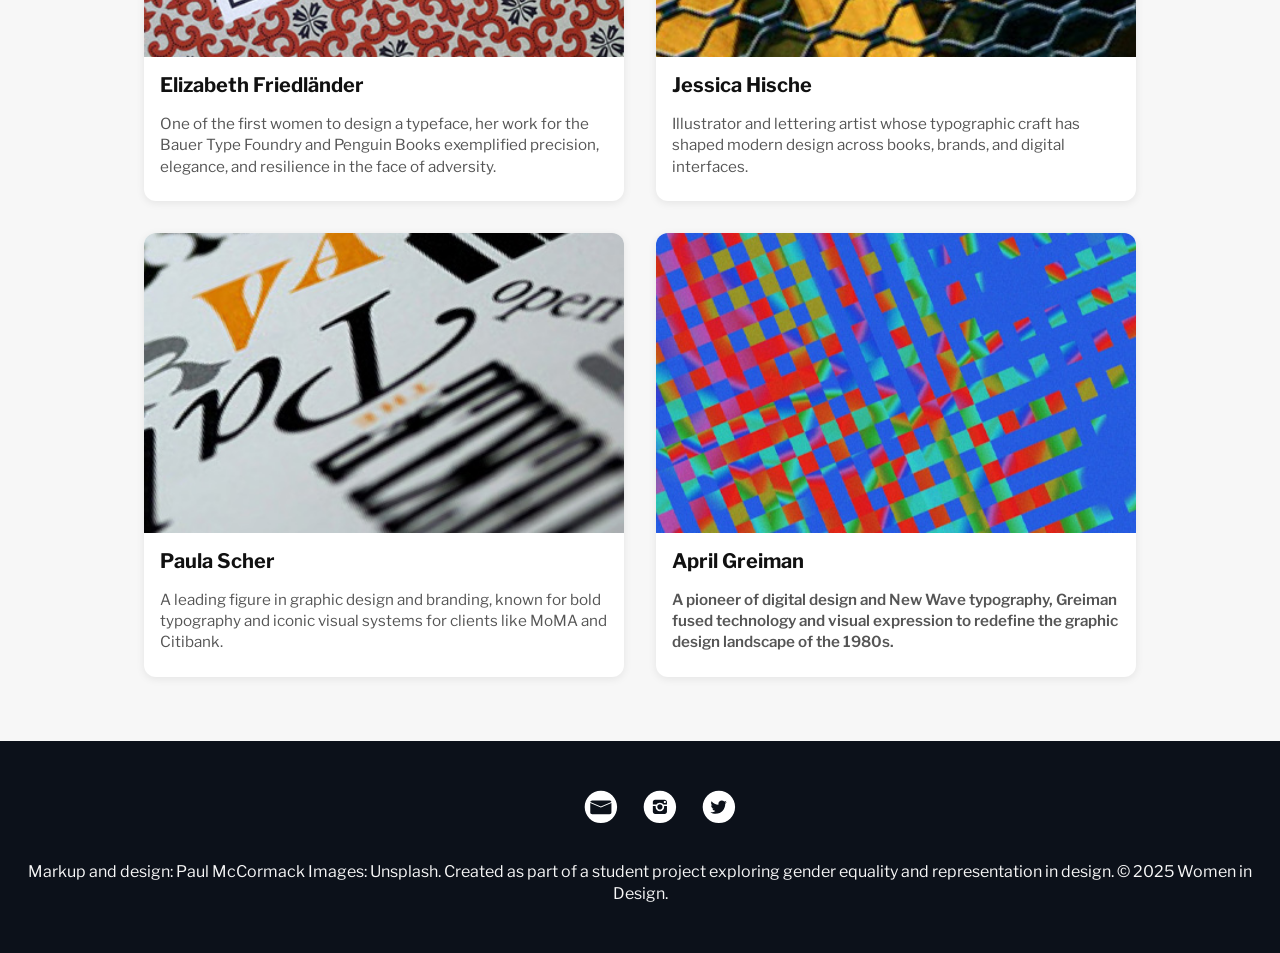
==== commit f0d56dca: "Changed the links" ====
--- a/index.html
+++ b/index.html
@@ -1,272 +1,111 @@
 <!DOCTYPE html>
-<html lang="en">
+<html lang="en-GB">
 <head>
-<meta charset="UTF-8">
-<title>Women in Design</title>
-    <!-- The line below links our CSS file to this HTML page -->
-     <link href="css/reset.css" type="text/css" rel="stylesheet"/>
-     <link href="css/style.css" type="text/css" rel="stylesheet"/>
-     <link href="css/connections.css" type="text/css" rel="stylesheet"/>
+    <meta charset="utf-8">
+    <meta name="author" content="Paul McCormack">
+    <title>Women in Design</title>
+    <meta name="viewport" content="width=device-width, initial-scale=1">
 
-    <!-- The line below links Google Fonts to this content -->
-     <link rel="preconnect" href="https://fonts.googleapis.com">
+<!-- The line below links our typefeces to this HTML page  -->
+ <link rel="preconnect" href="https://fonts.googleapis.com">
      <link rel="preconnect" href="https://fonts.gstatic.com" crossorigin>
      <link href="https://fonts.googleapis.com/css2?family=Libre+Baskerville:ital,wght@0,400..700;1,400..700&family=Libre+Franklin:ital,wght@0,100..900;1,100..900&display=swap" rel="stylesheet">
 
+    <!-- The line below links our CSS file to this HTML page  -->
+    <link href="css/reset.css" type="text/css" rel="stylesheet" >
+    <link href="css/style.css" type="text/css" rel="stylesheet" >
+    <link href="css/connections.css" type="text/css" rel="stylesheet" >
+    <link href="css/grid.css" type="text/css" rel="stylesheet" >
 </head>
 
 <body>
-    
-    <div class="responsivenav">
+<div class="responsivenav" >
     <div id="logo">
-        <p>April Grieman</p>
+        <!-- Your logo/name goes here -->
+        <p>Women in Design</p>
     </div>
-    
     <nav>
         <ul>
-            <li><a href="#earlycareer">Early Career</a></li>
-            <li><a href="#prowork">Professional Work</a></li>
-            <li><a href="#personal">Personal Work</a></li>
-            <li><a href="#contact">Contact</a></li>
+          <!--<li class="logo"><a href="index.html">Women in Design</a></li>-->
+          <li><a href="#fried">Friedländer</a></li>
+          <li><a href="#hische">Hische</a></li>
+          <li><a href="#scher">Scher</a></li>
+          <li><a href="index_two.html">Greiman</a></li>
+          <li><a href="#contact"> Contact</a></li>
         </ul>
     </nav>
-    </div>
+</div>
+    </header>
+     <img src="img/top.jpg" alt="Opening image showing images of texture and abstract typography" class="topimg"/>  
+ 
+     <header>
+                <h1>Breaking Barriers, Shaping Trends</h1>
+                <h2>Celebrating the Influence and Creativity of Women in Design</h2>
+                    <p><span class="leader">Women play a pivotal role</span>, in enriching the field of design with diverse perspectives, creativity, and innovation. Their unique insights and talents challenge traditional norms, profoundly shaping visual communication. </p>
+     </header>
 
-<img src="img/greiman_wide_2.jpg" alt="An image of April Greiman's work." class="fullwidthimage"/>
 
-<header>
-<h1>April Greiman</h1>
+  <section id="designers" class="designers">
 
-    <p><strong>Exploring the intersection of technology, typography, and art.
-    Blending Swiss modernism with bold experimentation, Greiman helped
-    pioneer the use of digital technology in visual communication. She
-    transformed the computer into a creative tool and inspired generations to
-    see design as a space for exploration and change.</strong></p>
-</header>
+    <article class="designer-card">
+      <img src="img/friedlander.jpg" alt="Portrait of Elizabeth Friedländer">
+      <h3>Elizabeth Friedländer</h3>
+      <p>One of the first women to design a typeface, her work for the Bauer Type Foundry and Penguin Books exemplified precision, elegance, and resilience in the face of adversity.</p>
+    </article>
 
-<div class="light">
-<section>
-<h2 id="earlycareer">Early Career</h2>
+    <article class="designer-card">
+      <img src="img/hische.jpg" alt="Portrait of Jessica Hische">
+      <h3>Jessica Hische</h3>
+      <p>Illustrator and lettering artist whose typographic craft has shaped modern design across books, brands, and digital interfaces.</p>
+    </article>
 
-    <p>April Greiman was born in 1948 in New York City, a time when graphic design was
-    dominated by modernist ideals — order, structure, and Swiss rationalism. Yet even
-    early in her life, Greiman showed an instinct to push against constraints. She studied
-    graphic design at the Kansas City Art Institute, where she encountered the formal
-    discipline of the Bauhaus and Swiss design traditions. After graduating, she travelled
-    to Basel, Switzerland, to study at the Allgemeine Kunstgewerbeschule, Basel School
-    of Design under the influential teachers Wolfgang Weingart and Armin Hofmann.</p>
+    <article class="designer-card">
+      <img src="img/scher.jpg" alt="Portrait of Paula Scher">
+      <h3>Paula Scher</h3>
+      <p>A leading figure in graphic design and branding, known for bold typography and iconic visual systems for clients like MoMA and Citibank.</p>
+    </article>
 
-    <p>At Basel, Greiman absorbed the core tenets of Swiss modernism — grid systems,
-    typography, and visual hierarchy — but she was equally captivated by Weingart's
-    more experimental, expressive approach. Weingart encouraged his students to
-    question the limits of design conventions, explore texture, and embrace irregularity.</p>
-
-    <div class="gridimage">
-    <img src="img/greiman_sq.png" alt="An photograph of New York City."/>
-    <img src="img/greiman_sq2.png" alt="An photograph of New York City."/>
-    </div>
-
-    <p>This blend of rigour and rebellion became the foundation of Greiman's philosophy.
-    Returning to the United States in the early 1970s, she brought with her a distinctly
-    European sensibility, yet she immediately began to reinterpret it through a distinctly
-    American lens. She established her own studio, Made in Space, in Los Angeles in
-    1976 — a fitting name for a designer fascinated by spatial relationships, digital
-    technology, and new media. Her early work blended modernist clarity with eclectic
-    imagery and dynamic composition, signalling a shift in the visual language of
-    American design.</p>
-
-    <p>Greiman's early career coincided with a period of significant cultural and
-    technological change. The design world was on the cusp of the digital revolution, but
-    many designers still viewed computers with scepticism, considering them a threat to
-    craft and intuition. Greiman saw potential instead — not just for efficiency, but for
-    expression. This curiosity set her apart and would soon define her as one of the first
-    designers to fully embrace digital tools as creative instruments rather than
-    mechanical aids.</p>
-
-</section>
-</div>
-
-<img src="img/greiman_wide_3.png" alt="An image of a messy design." class="fullwidthimage"/>
-<section>
-<h2 id="prowork">Professional Work</h2>
-
-    <p>By the 1980s, April Greiman had become one of the most recognised figures in
-    postmodern graphic design, often credited with bringing the principles of New Wave
-    typography to the United States. Her work defied the rigid grids of modernism,
-    replacing them with layered compositions, fragmented type, and overlapping images.
-    She treated the page — whether print or digital — as a spatial field rather than a
-    static surface.</p>
-
-    <p>One of her most celebrated works from this era is her 1986 issue of Design
-    Quarterly for the Walker Art Center, titled Does It Make Sense?. Instead of
-    producing a conventional magazine, Greiman folded a single poster measuring
-    nearly three feet by six feet, covered in a digital self-portrait and an array of floating
-    images, textures, and typographic elements. It was a bold declaration that the
-    computer could be a medium for art and communication — not just production. The
-    piece became a landmark in digital design history, challenging both the aesthetic
-    expectations and the cultural assumptions of what “computer design” could be.</p>
-
-    <div class="gridimage">
-    <img src="img/greiman_sq3.png" alt="An photograph of New York City."/>
-    <img src="img/greiman_sq4.png" alt="An photograph of New York City."/>
-    </div>
-
-    <p>Throughout the 1980s and 1990s, Greiman continued to explore the intersection
-    between technology, communication, and perception. Her studio, Made in Space,
-    produced work for clients in the fields of culture, architecture, and technology,
-    including the Pacific Design Center, the Los Angeles Institute of Contemporary Art,
-    and various corporate clients seeking forward-looking visual identities.
-    Greiman's designs often incorporated digital photography, pixel-based imagery, and
-    three-dimensional layering — all novel at the time. She rejected the idea that digital
-    imperfections, such as jagged edges or image compression, should be hidden.</p>
-
-    <p>Instead, she treated them as part of the texture of the digital medium, using them
-    deliberately as expressive tools. This attitude marked a turning point in the
-    acceptance of digital aesthetics within professional design.</p>
-
-    <p>She was also instrumental in shaping design education during this time. As chair of
-    the design programme at California Institute of the Arts, CalArts, Greiman
-    encouraged students to experiment with digital tools, new media, and interactivity
-    long before they became industry standards. She was among the first educators to
-    treat the computer as a legitimate artistic partner — a stance that profoundly
-    influenced how design was taught in subsequent decades.</p>
-
-    <p>Greiman's influence extended far beyond her own studio. She appeared on
-    magazine covers, spoke at international conferences, and became a central figure in
-    the debate over the role of technology in creativity. While many designers of her
-    generation clung to the purity of analogue processes, Greiman positioned herself at
-    the frontier of change. She saw technology not as replacing the designer's hand, but
-    as expanding its reach. As she once observed:</p>
-
-    <div class="light">
-        <blockquote>
-        <p>“Living with uncertainty is essential to being a designer. You can't
-        innovate if you already know exactly what the outcome will be.
-        Technology simply makes that state of not-knowing more visible —
-        you're constantly exploring, testing, failing, and discovering. That's
-        where design lives.” <br> - April Greiman</p>
-        </blockquote>
-    </div>
-<hr>
-</section>
-
-<div class="light">
-<section>
-<h2 id="personal">Personal Work</h2>
-
-    <p>Beyond her commercial and educational achievements, April Greiman's personal
-    work reveals her broader preoccupation with space, perception, and the blending of
-    the physical and digital. Her installations, environmental graphics, and experimental
-    projects reflect her belief that design is not confined to flat surfaces, but exists in the
-    interaction between image, object, and viewer.</p>
-
-    <p>She has produced large-scale murals, typographic installations, and architectural
-    collaborations that extend her digital sensibility into three dimensions. A striking 
-    example is her work for the Wilshire Vermont Station in Los Angeles, where she
-    integrated bold colour fields, geometric forms, and text fragments into the built
-    environment, turning everyday space into a dynamic visual experience.</p>
-
-    <p>In her later work, Greiman has embraced hybrid practices that merge design, art, and
-    technology. She experiments with augmented reality, motion graphics, and video —
-    continuing to explore how new tools can reshape visual communication. Her
-    approach is never about novelty for its own sake; rather, she uses technology to
-    probe questions of meaning, perception, and cultural change.</p>
-
-    <div class="gridimage">
-    <img src="img/greiman_sq5.png" alt="An photograph of New York City."/>
-    <img src="img/greiman_sq6.png" alt="An photograph of New York City."/>
-    </div>
-
-    <p>Even after decades in the industry, Greiman maintains an exploratory mindset. She
-    has described herself as a “transmedia designer”, a term that captures her refusal to
-    be constrained by medium or category. Her philosophy is rooted in curiosity and the
-    belief that creativity is a process of continual discovery. This attitude has made her a
-    role model for generations of designers navigating the shifting boundaries between
-    digital and physical design.</p>
-
-    <p>Greiman's legacy lies not just in her aesthetic innovations, but in her redefinition of
-    what it means to be a designer in the digital age. She helped move design from a
-    discipline of control and precision to one of exploration and possibility. Her work
-    invites designers to embrace complexity, uncertainty, and imperfection as integral to
-    the creative process.</p>
-
-    <p>In doing so, she transformed not only the visual language of design but its cultural
-    significance. Greiman's career stands as a testament to openness, experimentation,
-    and the courage to see technology not as a constraint, but as a canvas for
-    imagination.</p>
-</section>
-</div>
+    <a href="index_two.html">
+    <article class="designer-card">
+      <img src="img/greiman.jpg" alt="Portrait of April Greiman">
+      <h3>April Greiman</h3>
+      <p>A pioneer of digital design and New Wave typography, Greiman fused technology and visual expression to redefine the graphic design landscape of the 1980s.</p>
+    </article>
+  </a>
+  </section>
 
 <footer id="contact">
-
-  <ul class="connections">
-
+      <ul class="connections">
           <!------------- EMAIL ------------------>
-
-          <li><a href="mailto:Acosta-A1@ulster.ac.uk" title="send me an email">
-
+          <li><a href="mailto:p/mccormack@ulster.ac.uk" title="send me an email">
                   <svg width="36" height="36" viewBox="0 0 36 36">
-
               <g></g>
-
                     <path  d="M17.902 1.699c-8.949 0-16.203 7.254-16.203 16.203s7.254 16.203 16.203 16.203c8.949 0 16.203-7.254 16.203-16.203 0-8.949-7.254-16.203-16.203-16.203zM9.168 11.487h17.371c0.99 0 1.794 0.699 1.878 1.588l-10.599 4.53-10.532-4.501c0.069-0.903 0.88-1.618 1.881-1.618zM28.434 23.494c0 0.961-0.848 1.739-1.895 1.739h-17.371c-1.047 0-1.895-0.778-1.895-1.739v-9.566l10.558 4.511 0.008-0.013 10.595-4.529v9.597z" fill="#fff"/>
-
                 </svg>
-
                 </a>
-
                 </li>
-
-            <!----------------------------- LINKEDIN ---------------------------->
-
-<li><a href="https://www.linkedin.com/in/alan-matthew-oliver-acosta-617434292/" title="Connect with me on Linkedin">
-
-  <svg width="36" height="36" viewBox="0 0 36 36">
-
-  <g></g>
-
-  <path  d="M17.9,1.8c9,0,16.3,7.3,16.3,16.3s-7.3,16.3-16.3,16.3S1.7,27,1.7,18.1S9,1.8,17.9,1.8z M12.9,27.2V14.5H8.6
-
-  v12.7H12.9z M28.1,27.2v-7.3c0-3.9-2.1-5.7-4.9-5.7c-2.2,0-3.2,1.2-3.8,2.1v-1.8h-4.2c0.1,1.2,0,12.7,0,12.7h4.2v-7.1
-
-  c0-0.4,0-0.8,0.1-1c0.3-0.8,1-1.5,2.2-1.5c1.5,0,2.1,1.2,2.1,2.9v6.8L28.1,27.2L28.1,27.2z M10.8,8.4c-1.4,0-2.4,0.9-2.4,2.2
-
-  c0,1.2,0.9,2.2,2.3,2.2h0c1.5,0,2.4-1,2.4-2.2C13.1,9.3,12.2,8.4,10.8,8.4L10.8,8.4z" fill="#fff"/>
-
-</svg>
-
-</a>
-
-</li>
-
-<!----------------------------- INSTAGRAM ---------------------------->
-
-                   <li><a href="https://www.instagram.com/kokoshiba_/?next=%2F&hl=en" title="Visit my Instagram account" target="_blank" >
-
+            <li><a href="https://www.instagram.com/ixdbelfast/" title="Visit the IxD Belfast Instagram account" >
+              <svg width="36" height="36" viewBox="0 0 36 36">
+              <g></g>
+                 <path d="M17.903 1.699c-8.949 0-16.204 7.254-16.204 16.203s7.254 16.203 16.204 16.203c8.948 0 16.203-7.254 16.203-16.203 0-8.949-7.254-16.203-16.203-16.203zM24.957 22.747c0 1.218-0.992 2.206-2.207 2.206h-9.694c-1.221 0-2.207-0.989-2.207-2.206v-5.667h2.87c-0.059 0.267-0.081 0.535-0.081 0.819 0 2.357 1.901 4.26 4.264 4.26 2.352 0 4.263-1.903 4.263-4.26 0-0.284-0.027-0.553-0.080-0.819h2.872v5.667zM15.277 17.899c0-1.451 1.177-2.629 2.624-2.629 1.451 0 2.621 1.177 2.621 2.629 0 1.458-1.17 2.625-2.621 2.625-1.446 0-2.624-1.168-2.624-2.625zM24.957 15.437h-3.572c-0.769-1.089-2.049-1.803-3.484-1.803-1.438 0-2.707 0.713-3.487 1.803h-3.566v-2.385c0-1.22 0.986-2.2 2.207-2.2h9.693c1.216 0 2.207 0.981 2.207 2.2v2.385z" fill="#fff" />
+                 <path d="M23.438 11.995h-1.185c-0.215 0-0.399 0.174-0.399 0.39v1.182c0 0.224 0.183 0.399 0.399 0.399h1.185c0.21 0 0.393-0.176 0.393-0.399v-1.182c0-0.216-0.181-0.39-0.393-0.39z" fill="#fff" />
+               </svg>
+               </a>
+                 </li>
+          <li><a href="https://twitter.com/eleventhirty" title="Follow me on Twitter">
                     <svg width="36" height="36" viewBox="0 0 36 36">
-
                     <g></g>
-
-                       <path d="M17.903 1.699c-8.949 0-16.204 7.254-16.204 16.203s7.254 16.203 16.204 16.203c8.948 0 16.203-7.254 16.203-16.203 0-8.949-7.254-16.203-16.203-16.203zM24.957 22.747c0 1.218-0.992 2.206-2.207 2.206h-9.694c-1.221 0-2.207-0.989-2.207-2.206v-5.667h2.87c-0.059 0.267-0.081 0.535-0.081 0.819 0 2.357 1.901 4.26 4.264 4.26 2.352 0 4.263-1.903 4.263-4.26 0-0.284-0.027-0.553-0.080-0.819h2.872v5.667zM15.277 17.899c0-1.451 1.177-2.629 2.624-2.629 1.451 0 2.621 1.177 2.621 2.629 0 1.458-1.17 2.625-2.621 2.625-1.446 0-2.624-1.168-2.624-2.625zM24.957 15.437h-3.572c-0.769-1.089-2.049-1.803-3.484-1.803-1.438 0-2.707 0.713-3.487 1.803h-3.566v-2.385c0-1.22 0.986-2.2 2.207-2.2h9.693c1.216 0 2.207 0.981 2.207 2.2v2.385z" fill="#fff" />
-
-                       <path d="M23.438 11.995h-1.185c-0.215 0-0.399 0.174-0.399 0.39v1.182c0 0.224 0.183 0.399 0.399 0.399h1.185c0.21 0 0.393-0.176 0.393-0.399v-1.182c0-0.216-0.181-0.39-0.393-0.39z" fill="#fff" />
-
+                       <path  d="M17.9,1.7C9,1.7,1.7,9,1.7,17.9S9,34.1,17.9,34.1c8.9,0,16.2-7.3,16.2-16.2S26.9,1.7,17.9,1.7z M24.2,14.8
+                       c0,0.1,0,0.3,0,0.4c0,4.4-3.4,9.6-9.6,9.6c-1.9,0-3.7-0.5-5.2-1.5c0.3,0,0.5,0,0.8,0c1.6,0,3-0.5,4.2-1.4c-1.5,0-2.7-1-3.1-2.3
+                       c0.2,0,0.4,0.1,0.6,0.1c0.3,0,0.6,0,0.9-0.1c-1.5-0.3-2.7-1.7-2.7-3.3v0c0.4,0.2,1,0.4,1.5,0.4c-0.9-0.6-1.5-1.6-1.5-2.8
+                       c0-0.6,0.2-1.2,0.5-1.7c1.7,2,4.1,3.4,6.9,3.5c-0.1-0.2-0.1-0.5-0.1-0.8c0-1.9,1.5-3.4,3.4-3.4c1,0,1.8,0.4,2.5,1.1
+                       c0.8-0.2,1.5-0.4,2.1-0.8c-0.3,0.8-0.8,1.4-1.5,1.9c0.7-0.1,1.3-0.3,1.9-0.5C25.4,13.7,24.9,14.3,24.2,14.8L24.2,14.8z" fill="#fff"/>
                      </svg>
-
                      </a>
-
-                       </li>
-
+                 </li>
             </ul>
-
-    <p><a href="https://puzzled-rule-71b.notion.site/Matthew-s-Digital-Design-Stuff-27650c3b81e780c0895ed109cc85368d"target="_blank">My work on Notion</a></p>
-    <p><a href="mailto:Acosta-A1@ulster.ac.uk"title="Feel free to drop me an email.">Get in touch</a></p>
-    <p><em>Markup and design: Matthew Acosta</em></p>
-    <p><em>Images: Unsplash</em></p>
-    <p><strong>This text is used under the terms of the Project Gutenberg License www.gutenberg.org.</strong></p>
-    
-
+    <p>Markup and design: Paul McCormack Images: Unsplash. Created as part of a student project exploring gender equality and representation in design. © 2025 Women in Design.</p>
 </footer>
 
 </body>
-</html>
+</html>
--- a/css/grid.css
+++ b/css/grid.css
@@ -0,0 +1,54 @@
+ /* ====== DESIGNER GRID ====== */
+    .designers {
+      display: grid;
+      grid-template-columns: repeat(auto-fit, minmax(400px, 1fr));
+      gap: 2rem;
+      max-width: 1100px;
+      margin: 0 auto 4rem;
+      padding: 0 1rem;
+    }
+
+      .designers a {
+      border-bottom: none;
+    }
+
+    .designer-card {
+      background-color: #fff;
+      border-radius: 12px;
+      box-shadow: 0 2px 8px rgba(0, 0, 0, 0.08);
+      overflow: hidden;
+      transition: transform 0.8s ease, box-shadow 0.8s ease;
+    }
+
+    .designer-card:hover {
+      transform: translateY(-5px);
+      box-shadow: 0 4px 12px rgba(0, 0, 0, 0.12);
+    }
+
+    .designer-card img {
+      height: 300px;
+      object-fit: cover;
+      width: 100%;
+    }
+
+    .designer-card h3 {
+      font-size: 1.25rem;
+      margin: 1rem;
+      color: #111;
+    }
+
+    .designer-card p {
+      margin: 0 1rem 1.5rem;
+      color: #555;
+      font-size: 0.95rem;
+    }
+
+    /* ====== RESPONSIVE ====== */
+    @media (max-width: 600px) {
+      .hero-content h2 {
+        font-size: 1.75rem;
+      }
+      .intro h2 {
+        font-size: 1.5rem;
+      }
+    }
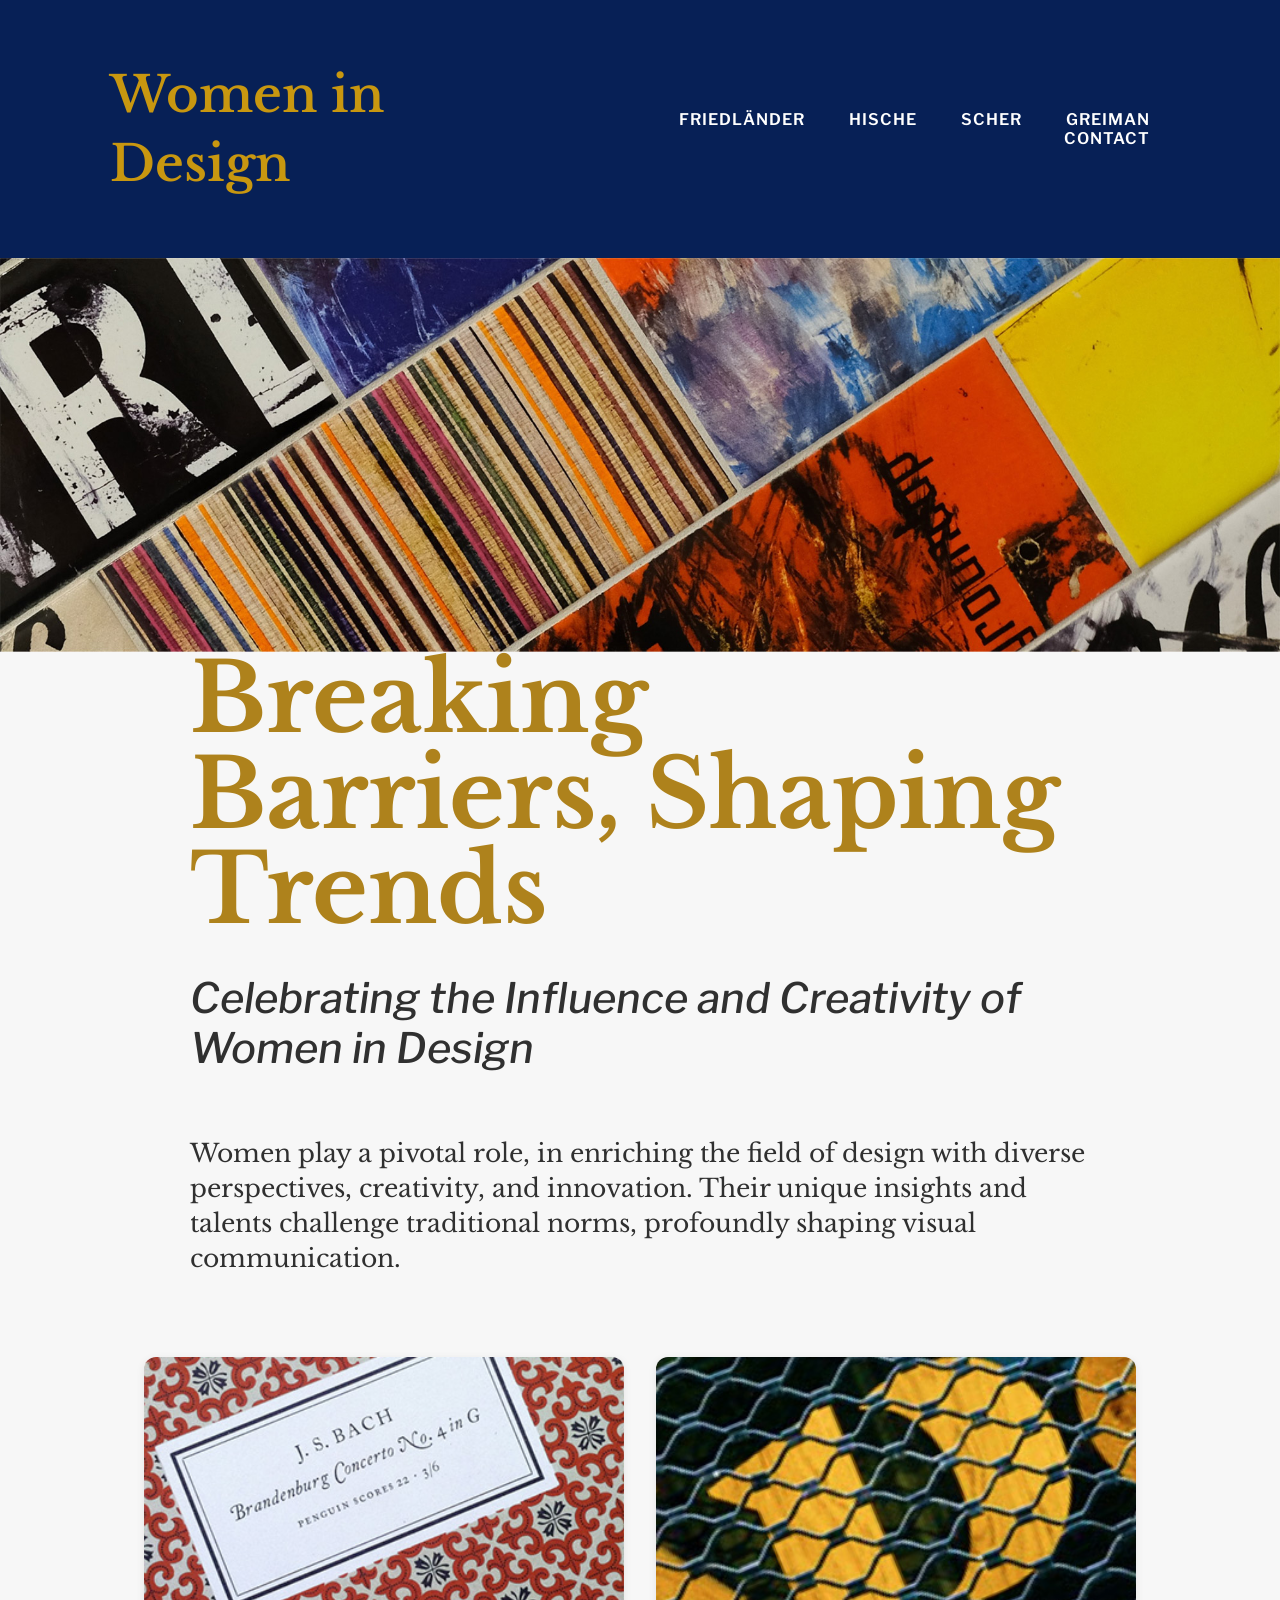
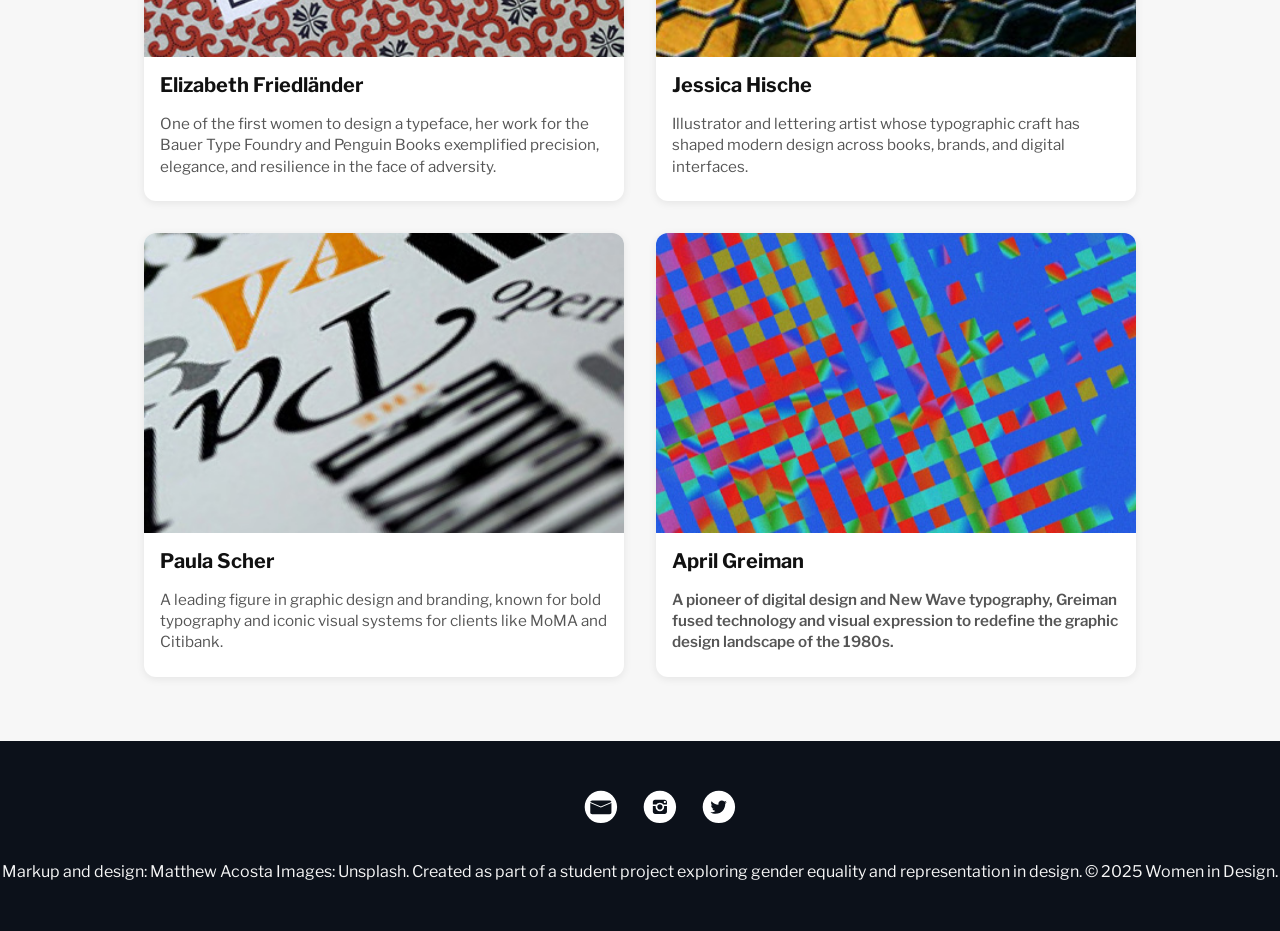
==== commit 51fa154b: "Update index.html" ====
--- a/index.html
+++ b/index.html
@@ -2,7 +2,7 @@
 <html lang="en-GB">
 <head>
     <meta charset="utf-8">
-    <meta name="author" content="Paul McCormack">
+    <meta name="author" content="Matthew Acosta">
     <title>Women in Design</title>
     <meta name="viewport" content="width=device-width, initial-scale=1">
 
@@ -77,14 +77,14 @@
 <footer id="contact">
       <ul class="connections">
           <!------------- EMAIL ------------------>
-          <li><a href="mailto:p/mccormack@ulster.ac.uk" title="send me an email">
+          <li><a href="mailto:p/acosta-a1@ulster.ac.uk" title="Send me an email">
                   <svg width="36" height="36" viewBox="0 0 36 36">
               <g></g>
                     <path  d="M17.902 1.699c-8.949 0-16.203 7.254-16.203 16.203s7.254 16.203 16.203 16.203c8.949 0 16.203-7.254 16.203-16.203 0-8.949-7.254-16.203-16.203-16.203zM9.168 11.487h17.371c0.99 0 1.794 0.699 1.878 1.588l-10.599 4.53-10.532-4.501c0.069-0.903 0.88-1.618 1.881-1.618zM28.434 23.494c0 0.961-0.848 1.739-1.895 1.739h-17.371c-1.047 0-1.895-0.778-1.895-1.739v-9.566l10.558 4.511 0.008-0.013 10.595-4.529v9.597z" fill="#fff"/>
                 </svg>
                 </a>
                 </li>
-            <li><a href="https://www.instagram.com/ixdbelfast/" title="Visit the IxD Belfast Instagram account" >
+            <li><a href="https://www.instagram.com/kokoshiba_/" title="Visit my Instagram account" >
               <svg width="36" height="36" viewBox="0 0 36 36">
               <g></g>
                  <path d="M17.903 1.699c-8.949 0-16.204 7.254-16.204 16.203s7.254 16.203 16.204 16.203c8.948 0 16.203-7.254 16.203-16.203 0-8.949-7.254-16.203-16.203-16.203zM24.957 22.747c0 1.218-0.992 2.206-2.207 2.206h-9.694c-1.221 0-2.207-0.989-2.207-2.206v-5.667h2.87c-0.059 0.267-0.081 0.535-0.081 0.819 0 2.357 1.901 4.26 4.264 4.26 2.352 0 4.263-1.903 4.263-4.26 0-0.284-0.027-0.553-0.080-0.819h2.872v5.667zM15.277 17.899c0-1.451 1.177-2.629 2.624-2.629 1.451 0 2.621 1.177 2.621 2.629 0 1.458-1.17 2.625-2.621 2.625-1.446 0-2.624-1.168-2.624-2.625zM24.957 15.437h-3.572c-0.769-1.089-2.049-1.803-3.484-1.803-1.438 0-2.707 0.713-3.487 1.803h-3.566v-2.385c0-1.22 0.986-2.2 2.207-2.2h9.693c1.216 0 2.207 0.981 2.207 2.2v2.385z" fill="#fff" />
@@ -92,7 +92,7 @@
                </svg>
                </a>
                  </li>
-          <li><a href="https://twitter.com/eleventhirty" title="Follow me on Twitter">
+          <li><a href="https://twitter.com/kokoshiba__" title="Follow me on Twitter">
                     <svg width="36" height="36" viewBox="0 0 36 36">
                     <g></g>
                        <path  d="M17.9,1.7C9,1.7,1.7,9,1.7,17.9S9,34.1,17.9,34.1c8.9,0,16.2-7.3,16.2-16.2S26.9,1.7,17.9,1.7z M24.2,14.8
@@ -104,7 +104,7 @@
                      </a>
                  </li>
             </ul>
-    <p>Markup and design: Paul McCormack Images: Unsplash. Created as part of a student project exploring gender equality and representation in design. © 2025 Women in Design.</p>
+    <p>Markup and design: Matthew Acosta Images: Unsplash. Created as part of a student project exploring gender equality and representation in design. © 2025 Women in Design.</p>
 </footer>
 
 </body>
